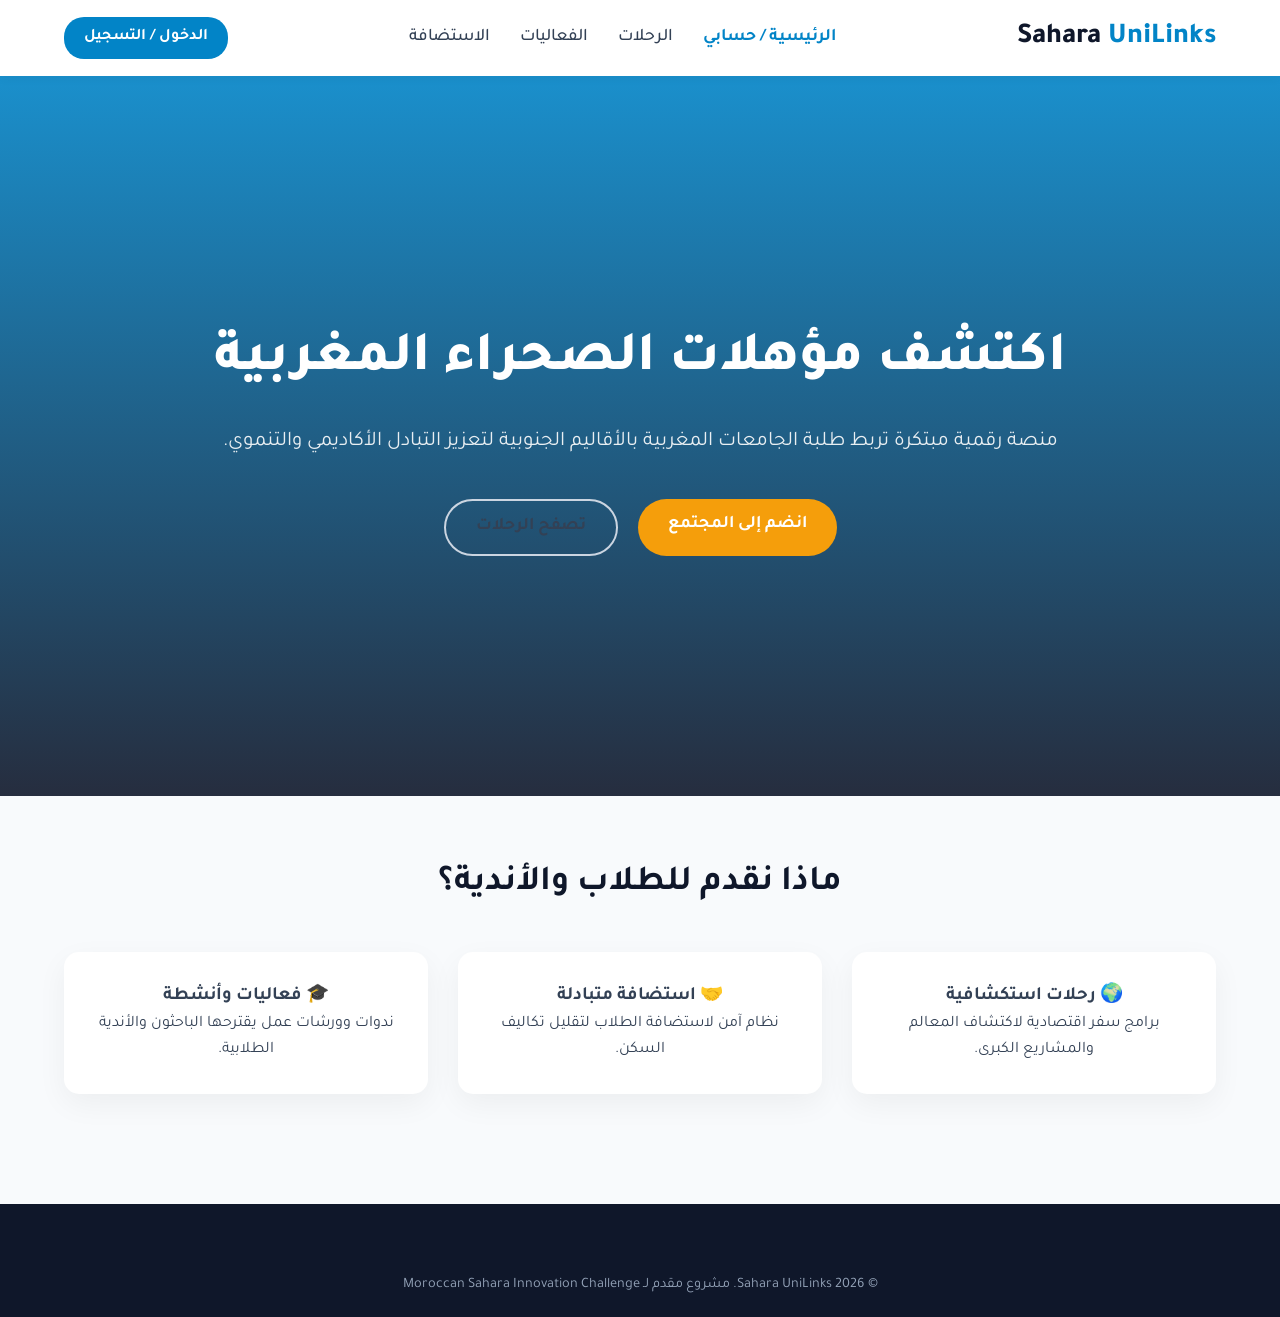
==== index.html @ 5af287e1 "Update index.html" ====
<!DOCTYPE html>
<html lang="ar" dir="rtl">
<head>
    <meta charset="UTF-8">
    <meta name="viewport" content="width=device-width, initial-scale=1.0">
    <title>Sahara UniLinks - منصة التبادل الطلابي</title>
    <link href="https://fonts.googleapis.com/css2?family=Tajawal:wght@400;500;700;800&display=swap" rel="stylesheet">
    <link rel="stylesheet" href="styles.css">
    <style>
        .admin-table { width: 100%; border-collapse: collapse; background: white; border-radius: 12px; overflow: hidden; box-shadow: 0 4px 6px rgba(0,0,0,0.05); margin-top: 20px; }
        .admin-table th, .admin-table td { padding: 15px; text-align: right; border-bottom: 1px solid #e2e8f0; font-size: 0.95rem; }
        .admin-table th { background-color: var(--dark-blue); color: white; font-weight: 700; }
        .admin-table tr:hover { background-color: #f8fafc; }
        .badge-pending { background-color: #fef3c7; color: #d97706; padding: 5px 12px; border-radius: 20px; font-weight: bold; font-size: 0.85rem; display: inline-block; }
        .action-btns { display: flex; gap: 8px; }
        .btn-action-accept { background-color: #10b981; color: white; border: none; padding: 6px 14px; border-radius: 6px; cursor: pointer; font-weight: bold; font-family: inherit; }
        .btn-action-reject { background-color: #ef4444; color: white; border: none; padding: 6px 14px; border-radius: 6px; cursor: pointer; font-weight: bold; font-family: inherit; }
        .dashboard-header-box { background: white; padding: 25px 30px; border-radius: 15px; margin-bottom: 30px; box-shadow: 0 4px 6px rgba(0,0,0,0.05); display: flex; justify-content: space-between; align-items: center; flex-wrap: wrap; gap: 15px; }
    </style>
</head>
<body>

    <nav class="navbar">
        <div class="logo">Sahara <span>UniLinks</span></div>
        <ul class="nav-links">
            <li><a href="index.html" class="active">الرئيسية / حسابي</a></li>
            <li><a href="trips.html">الرحلات</a></li>
            <li><a href="events.html">الفعاليات</a></li>
            <li><a href="hosting.html">الاستضافة</a></li>
        </ul>
        <a href="register.html" class="btn-nav">الدخول / التسجيل</a>
    </nav>

    <!-- واجهة الزائر العادي -->
    <div id="guest-view">
        <header class="hero">
            <div class="hero-content">
                <h1>اكتشف مؤهلات الصحراء المغربية</h1>
                <p>منصة رقمية مبتكرة تربط طلبة الجامعات المغربية بالأقاليم الجنوبية لتعزيز التبادل الأكاديمي والتنموي.</p>
                <div class="hero-buttons">
                    <a href="register.html" class="btn-primary">انضم إلى المجتمع</a>
                    <a href="trips.html" class="btn-secondary">تصفح الرحلات</a>
                </div>
            </div>
        </header>
        <section style="padding: 60px 5%; text-align: center;">
            <h2 style="color: var(--dark-blue); margin-bottom: 40px; font-size: 2.2rem;">ماذا نقدم للطلاب والأندية؟</h2>
            <div class="features-grid">
                <div class="feature-card"><h3>🌍 رحلات استكشافية</h3><p>برامج سفر اقتصادية لاكتشاف المعالم والمشاريع الكبرى.</p></div>
                <div class="feature-card"><h3>🤝 استضافة متبادلة</h3><p>نظام آمن لاستضافة الطلاب لتقليل تكاليف السكن.</p></div>
                <div class="feature-card"><h3>🎓 فعاليات وأنشطة</h3><p>ندوات وورشات عمل يقترحها الباحثون والأندية الطلابية.</p></div>
            </div>
        </section>
    </div>

    <!-- واجهة الطالب / النادي (لوحة التحكم الشخصية) -->
    <div id="student-view" style="display: none;" class="dashboard-container animate-fade-in-up">
        <div class="dashboard-header-box">
            <div>
                <h2 style="color: var(--dark-blue); margin-bottom: 5px;">فضاء التسيير التشاركي والاقتراحات</h2>
                <p style="color: var(--text-light); font-size: 0.95rem;">ساهم معنا في إثراء برامج المنصة بأنشطة وندوات نوعية:</p>
            </div>
            <div style="display: flex; gap: 10px; flex-wrap: wrap;">
                <button onclick="checkAuthAndOpen('seminar-modal')" class="btn-primary" style="background-color: var(--primary-blue); padding: 10px 18px; font-size: 0.9rem; cursor: pointer;">+ اقترح ندوة</button>
                <button onclick="checkAuthAndOpen('activity-modal')" class="btn-primary" style="background-color: var(--sahara-gold); padding: 10px 18px; font-size: 0.9rem; cursor: pointer;">+ اقترح نشاط</button>
                <button onclick="checkAuthAndOpen('trip-modal')" class="btn-primary" style="background-color: #10b981; padding: 10px 18px; font-size: 0.9rem; cursor: pointer;">+ اقترح رحلة</button>
            </div>
        </div>

        <h3 style="color: var(--primary-blue); margin-bottom: 20px;">نشاطاتي ومقترحاتي المقدمة</h3>
        <div class="features-grid" id="my-proposals-grid">
            <!-- ستُعبأ ديناميكياً -->
            <p style="color: var(--text-light);">لم تقم بإضافة أي مقترحات بعد. ابدأ باقتراح نشاطك الأول!</p>
        </div>
    </div>

    <!-- واجهة المدير الرسمية (لوحة الإدارة المحمية) -->
    <div id="admin-view" style="display: none;" class="dashboard-container animate-fade-in-up">
        <div class="dashboard-header-box">
            <div>
                <h2 style="color: var(--dark-blue); margin-bottom: 5px;">لوحة تحكم الإدارة المركزية</h2>
                <p style="color: var(--text-light); font-size: 0.95rem;">مراجعة واعتماد مقترحات الندوات، الأنشطة، والرحلات الواردة.</p>
            </div>
            <span style="background: var(--dark-blue); color: var(--sahara-gold); padding: 8px 16px; border-radius: 8px; font-weight: bold; font-size: 0.9rem;">وضع المسؤول (Admin)</span>
        </div>

        <div class="features-grid" style="margin-bottom: 30px;">
            <div class="stat-card"><h3>إجمالي الطلاب المسجلين</h3><div id="stat-students" style="font-size: 2rem; color: var(--primary-blue); font-weight: bold; margin-top: 5px;">0</div></div>
            <div class="stat-card"><h3>الطلبات المعلقة للبت فيها</h3><div id="stat-pending" style="font-size: 2rem; color: var(--sahara-gold); font-weight: bold; margin-top: 5px;">0</div></div>
        </div>

        <h3 style="color: var(--primary-blue); margin-bottom: 15px;">قائمة المقترحات الواردة قيد الدراسة</h3>
        <div style="overflow-x: auto;">
            <table class="admin-table">
                <thead>
                    <tr>
                        <th>المُقترح</th>
                        <th>نوع المقترح</th>
                        <th>العنوان والتفاصيل</th>
                        <th>الحالة</th>
                        <th>الإجراء المطلوب</th>
                    </tr>
                </thead>
                <tbody id="admin-table-body">
                    <!-- تُعبأ ديناميكياً من الـ localStorage -->
                </tbody>
            </table>
        </div>
    </div>

    <!-- نافذة اقتراح ندوة أكاديمية -->
    <div class="modal-overlay" id="seminar-modal">
        <div class="modal">
            <div class="modal-header">
                <h3 style="color: var(--dark-blue);">اقترح ندوة أكاديمية</h3>
                <button class="modal-close" onclick="closeModal('seminar-modal')">✕</button>
            </div>
            <div class="modal-body">
                <form id="seminar-form">
                    <div class="form-group"><label>عنوان الندوة</label><input type="text" id="sem-title" placeholder="مثال: ندوة الجهوية المتقدمة" required></div>
                    <div class="form-group"><label>المحاور المستهدفة</label><textarea id="sem-desc" rows="3" placeholder="أبرز النقاط والمحاور..." required></textarea></div>
                    <div class="form-group"><label>صيغة الحضور</label><select id="sem-mode"><option>حضوري</option><option>عن بعد (Online)</option></select></div>
                    <button type="submit" class="btn-primary" style="width: 100%; cursor: pointer;">إرسال للإدارة</button>
                </form>
            </div>
        </div>
    </div>

    <!-- نافذة اقتراح نشاط أو ورشة -->
    <div class="modal-overlay" id="activity-modal">
        <div class="modal">
            <div class="modal-header">
                <h3 style="color: var(--dark-blue);">اقترح نشاطاً أو ورشة عمل</h3>
                <button class="modal-close" onclick="closeModal('activity-modal')">✕</button>
            </div>
            <div class="modal-body">
                <form id="activity-form">
                    <div class="form-group"><label>عنوان النشاط / الورشة</label><input type="text" id="act-title" placeholder="مثال: ورشة التطبيقات الذكية" required></div>
                    <div class="form-group"><label>وصف النشاط والهدف منه</label><textarea id="act-desc" rows="3" placeholder="الفائدة المنتظرة للمشاركين..." required></textarea></div>
                    <button type="submit" class="btn-primary" style="width: 100%; background-color: var(--sahara-gold); cursor: pointer;">إرسال للإدارة</button>
                </form>
            </div>
        </div>
    </div>

    <!-- نافذة اقتراح رحلة استكشافية -->
    <div class="modal-overlay" id="trip-modal">
        <div class="modal">
            <div class="modal-header">
                <h3 style="color: var(--dark-blue);">اقترح تنظيم رحلة استكشافية</h3>
                <button class="modal-close" onclick="closeModal('trip-modal')">✕</button>
            </div>
            <div class="modal-body">
                <form id="trip-form">
                    <div class="form-group"><label>الوجهة المقترحة (المدينة)</label><input type="text" id="trip-title" placeholder="مثال: الداخلة أو العيون" required></div>
                    <div class="form-group"><label>البرنامج الأكاديمي والاستكشافي</label><textarea id="trip-desc" rows="3" placeholder="المشاريع المزمع زيارتها..." required></textarea></div>
                    <button type="submit" class="btn-primary" style="width: 100%; background-color: #10b981; cursor: pointer;">إرسال للإدارة</button>
                </form>
            </div>
        </div>
    </div>

    <footer>
      <div class="container footer-bottom" style="border:none;">
        <p>© 2026 Sahara UniLinks. مشروع مقدم لـ Moroccan Sahara Innovation Challenge</p>
      </div>
    </footer>

    <script src="app.js"></script>
    <script>
        // التحقق من تسجيل الدخول قبل فتح أي نافذة اقتراح
        function checkAuthAndOpen(modalId) {
            const role = localStorage.getItem('sahara_role');
            if (!role) {
                showToast('يرجى تسجيل الدخول أولاً للاستفادة من هذه الخدمة', 'error');
                setTimeout(() => { window.location.href = 'register.html'; }, 1500);
                return;
            }
            openModal(modalId);
        }

        function openModal(id) { document.getElementById(id).classList.add('open'); }
        function closeModal(id) { document.getElementById(id).classList.remove('open'); }

        // تهيئة البيانات الافتراضية في التخزين المحلي إن لم تكن موجودة
        if (!localStorage.getItem('sahara_proposals')) {
            localStorage.setItem('sahara_proposals', JSON.stringify([
                { id: 'req-1', author: 'عبد الله (طالب باحث)', type: 'ندوة أكاديمية', details: 'التدبير الإداري والمالي العمومي الحديث', status: 'pending' },
                { id: 'req-2', author: 'نادي المبادرات الشبابية', type: 'نشاط / ورشة', details: 'ورشة مهارات العرض والتقديم الرقمي', status: 'pending' }
            ]));
        }
        if (!localStorage.getItem('sahara_students_count')) {
            localStorage.setItem('sahara_students_count', '1'); // يبدأ بـ 1 (أنت مثلاً أو 0 إذا أردت تماماً)
        }

        function renderDashboardData() {
            const proposals = JSON.parse(localStorage.getItem('sahara_proposals')) || [];
            const studentCount = localStorage.getItem('sahara_students_count') || '0';
            
            // تحديث الإحصائيات الحقيقية
            document.getElementById('stat-students').textContent = studentCount;
            const pendingCount = proposals.filter(p => p.status === 'pending').length;
            document.getElementById('stat-pending').textContent = pendingCount;

            // تعبئة جدول الإدارة
            const tbody = document.getElementById('admin-table-body');
            if (tbody) {
                tbody.innerHTML = '';
                if (proposals.length === 0) {
                    tbody.innerHTML = '<tr><td colspan="5" style="text-align:center; color:var(--text-light);">لا توجد مقترحات معلقة حالياً</td></tr>';
                } else {
                    proposals.forEach(p => {
                        let statusHtml = p.status === 'pending' ? '<span class="badge-pending">معلق</span>' : 
                                         (p.status === 'approved' ? '<span style="color:#059669; font-weight:bold;">تم القبول</span>' : '<span style="color:#dc2626; font-weight:bold;">مرفوض</span>');
                        
                        let actionsHtml = p.status === 'pending' ? `
                            <div class="action-btns">
                                <button class="btn-action-accept" onclick="handleReq('${p.id}', 'approve')">قبول</button>
                                <button class="btn-action-reject" onclick="handleReq('${p.id}', 'reject')">رفض</button>
                            </div>` : 'تم البت في الطلب';

                        tbody.innerHTML += `
                            <tr id="${p.id}">
                                <td style="font-weight: 500;">${p.author}</td>
                                <td>${p.type}</td>
                                <td>${p.details}</td>
                                <td>${statusHtml}</td>
                                <td>${actionsHtml}</td>
                            </tr>`;
                    });
                }
            }
        }

        // حفظ مقترح جديد
        function saveNewProposal(type, title, desc) {
            let proposals = JSON.parse(localStorage.getItem('sahara_proposals')) || [];
            const newId = 'req-' + Date.now();
            proposals.push({ id: newId, author: 'عبد الله (طالب مسجل)', type: type, details: title + ' - ' + desc, status: 'pending' });
            localStorage.setItem('sahara_proposals', JSON.stringify(proposals));
            renderDashboardData();
        }

        document.getElementById('seminar-form').addEventListener('submit', (e) => {
            e.preventDefault();
            const title = document.getElementById('sem-title').value;
            const desc = document.getElementById('sem-desc').value;
            saveNewProposal('ندوة أكاديمية', title, desc);
            closeModal('seminar-modal');
            showToast('تم إرسال مقترح الندوة بنجاح إلى الإدارة!');
            e.target.reset();
        });

        document.getElementById('activity-form').addEventListener('submit', (e) => {
            e.preventDefault();
            const title = document.getElementById('act-title').value;
            const desc = document.getElementById('act-desc').value;
            saveNewProposal('نشاط / ورشة', title, desc);
            closeModal('activity-modal');
            showToast('تم إرسال مقترح النشاط بنجاح إلى الإدارة!');
            e.target.reset();
        });

        document.getElementById('trip-form').addEventListener('submit', (e) => {
            e.preventDefault();
            const title = document.getElementById('trip-title').value;
            const desc = document.getElementById('trip-desc').value;
            saveNewProposal('رحلة استكشافية', title, desc);
            closeModal('trip-modal');
            showToast('تم إرسال مقترح الرحلة بنجاح إلى الإدارة!');
            e.target.reset();
        });

        function handleReq(id, action) {
            let proposals = JSON.parse(localStorage.getItem('sahara_proposals')) || [];
            proposals = proposals.map(p => {
                if (p.id === id) {
                    p.status = action === 'approve' ? 'approved' : 'rejected';
                }
                return p;
            });
            localStorage.setItem('sahara_proposals', JSON.stringify(proposals));
            renderDashboardData();
            showToast(action === 'approve' ? 'تم قبول المقترح وإدراجه في المنصة بنجاح' : 'تم رفض المقترح', action === 'approve' ? 'success' : 'error');
        }

        document.addEventListener('DOMContentLoaded', () => {
            renderDashboardData();
        });
    </script>
</body>
</html>
---- styles.css ----
:root {
    --primary-blue: #0284c7;
    --dark-blue: #0f172a;
    --sahara-gold: #f59e0b;
    --sahara-gold-hover: #d97706;
    --bg-light: #f8fafc;
    --text-main: #334155;
    --text-light: #64748b;
}

* { margin: 0; padding: 0; box-sizing: border-box; }

body {
    font-family: 'Tajawal', sans-serif;
    background-color: var(--bg-light);
    color: var(--text-main);
    line-height: 1.6;
    direction: rtl;
}

/* Navbar */
.navbar { background-color: #ffffff; padding: 15px 5%; display: flex; justify-content: space-between; align-items: center; box-shadow: 0 2px 10px rgba(0,0,0,0.05); position: sticky; top: 0; z-index: 1000; }
.logo { font-size: 1.8rem; font-weight: 800; color: var(--dark-blue); }
.logo span { color: var(--primary-blue); }
.nav-links { list-style: none; display: flex; gap: 30px; }
.nav-links a { text-decoration: none; color: var(--text-main); font-weight: 500; font-size: 1.1rem; transition: color 0.3s; }
.nav-links a:hover, .nav-links a.active { color: var(--primary-blue); font-weight: 700; }
.btn-nav { background-color: var(--primary-blue); color: white; padding: 8px 20px; border-radius: 20px; text-decoration: none; font-weight: 700; transition: background 0.3s; }

/* Buttons & Components */
.btn-primary, .btn-secondary { padding: 12px 30px; border-radius: 30px; text-decoration: none; font-size: 1.1rem; font-weight: 700; transition: all 0.3s ease; border: none; cursor: pointer; display: inline-block; text-align: center; }
.btn-primary { background-color: var(--sahara-gold); color: white; }
.btn-primary:hover { background-color: var(--sahara-gold-hover); transform: translateY(-2px); }
.btn-secondary { background-color: transparent; color: var(--text-main); border: 2px solid #cbd5e1; }
.btn-secondary:hover { border-color: var(--primary-blue); color: var(--primary-blue); }

/* Layouts & Cards */
.hero { background: linear-gradient(rgba(2, 132, 199, 0.9), rgba(15, 23, 42, 0.9)), url('https://images.unsplash.com/photo-1539020140153-e479b8c22e70?q=80&w=2000&auto=format&fit=crop') center/cover; height: 80vh; display: flex; align-items: center; justify-content: center; text-align: center; color: white; padding: 0 20px; }
.hero h1 { font-size: 3.5rem; font-weight: 800; margin-bottom: 20px; }
.hero p { font-size: 1.3rem; margin-bottom: 40px; opacity: 0.9; }
.hero-buttons { display: flex; gap: 20px; justify-content: center; }
.features-grid { display: grid; grid-template-columns: repeat(auto-fit, minmax(300px, 1fr)); gap: 30px; }
.feature-card { background: white; padding: 30px; border-radius: 15px; box-shadow: 0 10px 30px rgba(0,0,0,0.05); transition: transform 0.3s; }
.feature-card:hover { transform: translateY(-5px); }

/* Forms & Dashboard */
.dashboard-container { max-width: 1100px; margin: 50px auto; padding: 0 20px; }
.stat-card { background: white; padding: 25px; border-radius: 15px; box-shadow: 0 4px 6px rgba(0,0,0,0.05); text-align: center; border-bottom: 4px solid var(--primary-blue); }
.form-group { margin-bottom: 20px; text-align: right; }
.form-group label { display: block; font-weight: bold; margin-bottom: 8px; color: var(--dark-blue); }
.form-group input, .form-group select, .form-group textarea { width: 100%; padding: 12px; border: 1px solid #cbd5e1; border-radius: 8px; font-family: inherit; font-size: 1rem; }
.form-group input.error { border-color: #ef4444; }
.error-msg { color: #ef4444; font-size: 0.9rem; margin-top: 5px; display: none; }
.form-group.has-error .error-msg { display: block; }
table { width: 100%; border-collapse: collapse; background: white; border-radius: 10px; overflow: hidden; box-shadow: 0 4px 6px rgba(0,0,0,0.05); }
th, td { padding: 15px; text-align: right; border-bottom: 1px solid #e2e8f0; }
th { background-color: var(--dark-blue); color: white; }

/* Modals & Toasts */
.modal-overlay { display: none; position: fixed; top: 0; left: 0; width: 100%; height: 100%; background: rgba(0,0,0,0.6); z-index: 2000; justify-content: center; align-items: center; }
.modal-overlay.open { display: flex; }
.modal { background: white; padding: 25px; border-radius: 10px; width: 90%; max-width: 500px; }
.modal-header { display: flex; justify-content: space-between; align-items: center; margin-bottom: 20px; }
.modal-close { background: none; border: none; font-size: 1.5rem; cursor: pointer; color: #ef4444; }
.toast { position: fixed; bottom: 20px; left: 50%; transform: translateX(-50%); background: #10b981; color: white; padding: 12px 25px; border-radius: 30px; box-shadow: 0 4px 6px rgba(0,0,0,0.1); opacity: 0; transition: opacity 0.3s; z-index: 3000; font-weight: bold; }
.toast.error { background: #ef4444; }
.toast.show { opacity: 1; }

/* Animations & Footer */
@keyframes fadeInUp { from { opacity: 0; transform: translateY(24px); } to { opacity: 1; transform: translateY(0); } }
.animate-fade-in-up { animation: fadeInUp 0.5s ease-out both; }
footer { background-color: var(--dark-blue); color: white; padding: 50px 5% 20px; margin-top: 50px; }
.footer-grid { display: grid; grid-template-columns: repeat(auto-fit, minmax(200px, 1fr)); gap: 30px; margin-bottom: 30px; }
.footer-col a { color: white; text-decoration: none; }
.footer-bottom { text-align: center; border-top: 1px solid #334155; padding-top: 20px; color: #94a3b8; font-size: 0.9rem; }
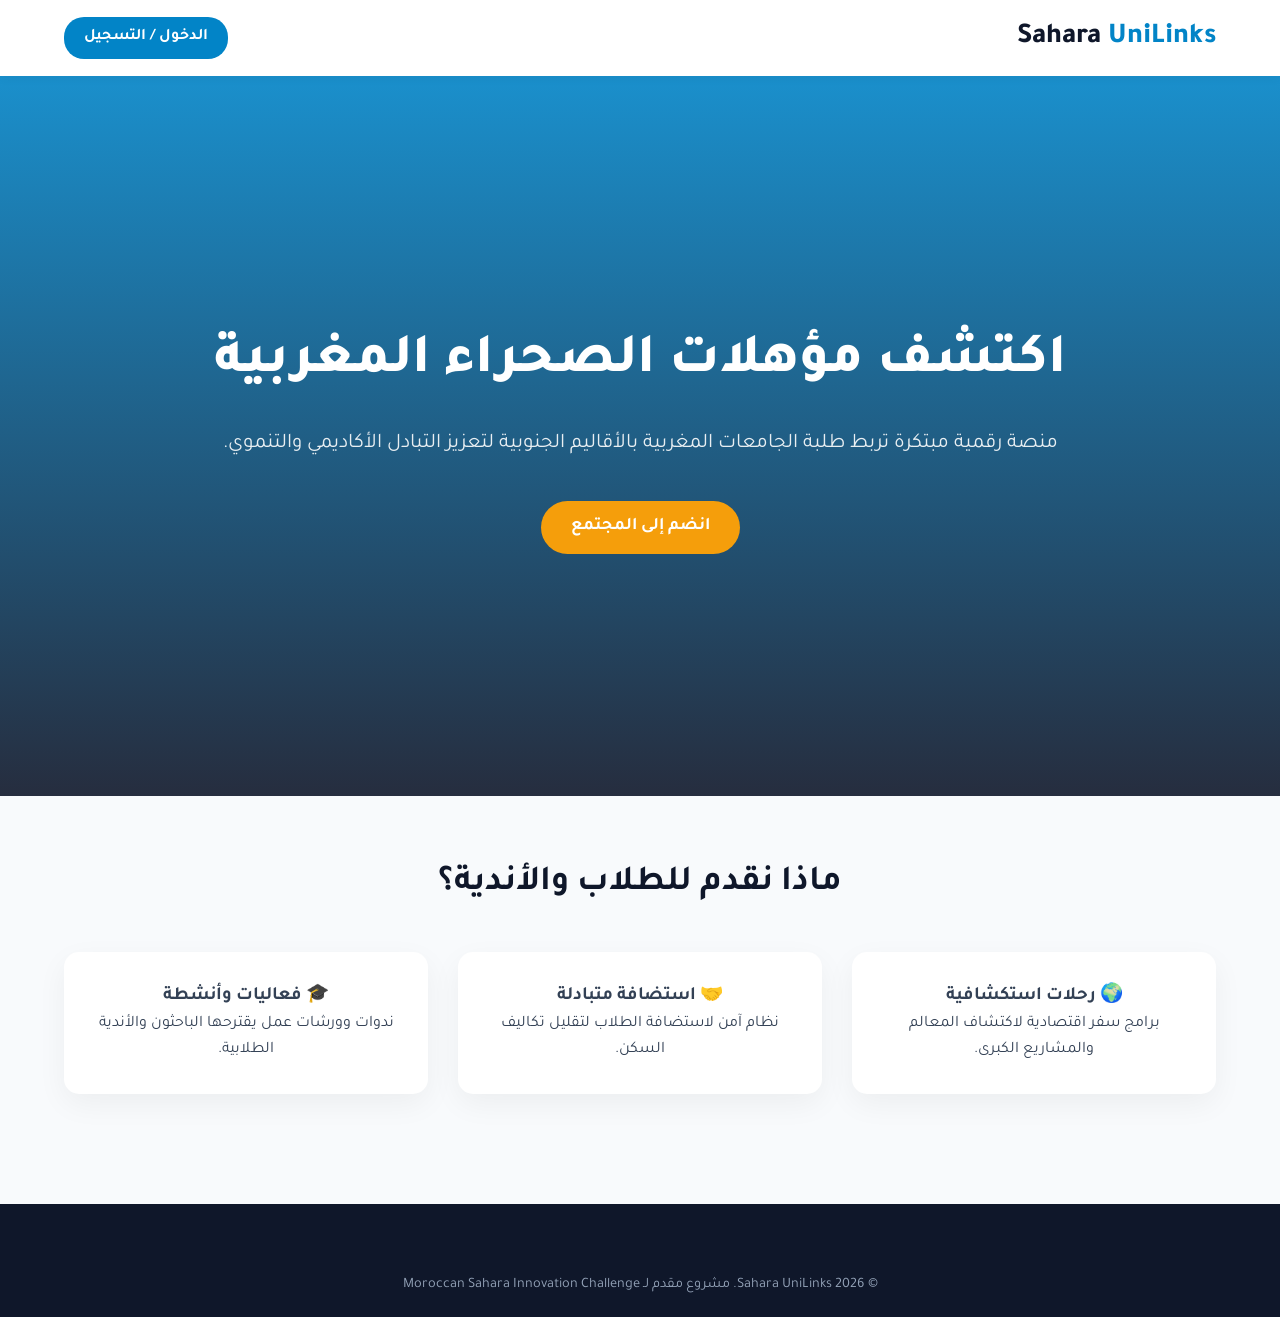
==== commit ca5e82c2: "Refactor navigation and proposal submission logic Updated navigation and modal handling for user pro" ====
--- a/index.html
+++ b/index.html
@@ -22,7 +22,8 @@
 
     <nav class="navbar">
         <div class="logo">Sahara <span>UniLinks</span></div>
-        <ul class="nav-links">
+        <!-- قوائم التنقل التي ستخفي للعموم وتظهر بعد تسجيل الدخول -->
+        <ul class="nav-links" id="dynamic-nav-links" style="display: none;">
             <li><a href="index.html" class="active">الرئيسية / حسابي</a></li>
             <li><a href="trips.html">الرحلات</a></li>
             <li><a href="events.html">الفعاليات</a></li>
@@ -39,7 +40,6 @@
                 <p>منصة رقمية مبتكرة تربط طلبة الجامعات المغربية بالأقاليم الجنوبية لتعزيز التبادل الأكاديمي والتنموي.</p>
                 <div class="hero-buttons">
                     <a href="register.html" class="btn-primary">انضم إلى المجتمع</a>
-                    <a href="trips.html" class="btn-secondary">تصفح الرحلات</a>
                 </div>
             </div>
         </header>
@@ -61,15 +61,14 @@
                 <p style="color: var(--text-light); font-size: 0.95rem;">ساهم معنا في إثراء برامج المنصة بأنشطة وندوات نوعية:</p>
             </div>
             <div style="display: flex; gap: 10px; flex-wrap: wrap;">
-                <button onclick="checkAuthAndOpen('seminar-modal')" class="btn-primary" style="background-color: var(--primary-blue); padding: 10px 18px; font-size: 0.9rem; cursor: pointer;">+ اقترح ندوة</button>
-                <button onclick="checkAuthAndOpen('activity-modal')" class="btn-primary" style="background-color: var(--sahara-gold); padding: 10px 18px; font-size: 0.9rem; cursor: pointer;">+ اقترح نشاط</button>
-                <button onclick="checkAuthAndOpen('trip-modal')" class="btn-primary" style="background-color: #10b981; padding: 10px 18px; font-size: 0.9rem; cursor: pointer;">+ اقترح رحلة</button>
+                <button onclick="openModal('seminar-modal')" class="btn-primary" style="background-color: var(--primary-blue); padding: 10px 18px; font-size: 0.9rem; cursor: pointer;">+ اقترح ندوة</button>
+                <button onclick="openModal('activity-modal')" class="btn-primary" style="background-color: var(--sahara-gold); padding: 10px 18px; font-size: 0.9rem; cursor: pointer;">+ اقترح نشاط</button>
+                <button onclick="openModal('trip-modal')" class="btn-primary" style="background-color: #10b981; padding: 10px 18px; font-size: 0.9rem; cursor: pointer;">+ اقترح رحلة</button>
             </div>
         </div>
 
         <h3 style="color: var(--primary-blue); margin-bottom: 20px;">نشاطاتي ومقترحاتي المقدمة</h3>
         <div class="features-grid" id="my-proposals-grid">
-            <!-- ستُعبأ ديناميكياً -->
             <p style="color: var(--text-light);">لم تقم بإضافة أي مقترحات بعد. ابدأ باقتراح نشاطك الأول!</p>
         </div>
     </div>
@@ -102,7 +101,7 @@
                     </tr>
                 </thead>
                 <tbody id="admin-table-body">
-                    <!-- تُعبأ ديناميكياً من الـ localStorage -->
+                    <!-- تعبئة ديناميكية -->
                 </tbody>
             </table>
         </div>
@@ -168,41 +167,57 @@
 
     <script src="app.js"></script>
     <script>
-        // التحقق من تسجيل الدخول قبل فتح أي نافذة اقتراح
-        function checkAuthAndOpen(modalId) {
-            const role = localStorage.getItem('sahara_role');
-            if (!role) {
-                showToast('يرجى تسجيل الدخول أولاً للاستفادة من هذه الخدمة', 'error');
-                setTimeout(() => { window.location.href = 'register.html'; }, 1500);
-                return;
-            }
-            openModal(modalId);
-        }
-
         function openModal(id) { document.getElementById(id).classList.add('open'); }
         function closeModal(id) { document.getElementById(id).classList.remove('open'); }
 
-        // تهيئة البيانات الافتراضية في التخزين المحلي إن لم تكن موجودة
+        // التحقق من إظهار القوائم بناءً على حالة تسجيل الدخول
+        document.addEventListener('DOMContentLoaded', () => {
+            const role = localStorage.getItem('sahara_role');
+            const navLinks = document.getElementById('dynamic-nav-links');
+            const guestView = document.getElementById('guest-view');
+            const studentView = document.getElementById('student-view');
+            const adminView = document.getElementById('admin-view');
+
+            if (role) {
+                // إذا كان المستخدم مسجلاً، نظهر قوائم التنقل
+                if (navLinks) navLinks.style.display = 'flex';
+
+                if (role === 'admin') {
+                    if (guestView) guestView.style.display = 'none';
+                    if (studentView) studentView.style.display = 'none';
+                    if (adminView) adminView.style.display = 'block';
+                } else {
+                    if (guestView) guestView.style.display = 'none';
+                    if (adminView) adminView.style.display = 'none';
+                    if (studentView) studentView.style.display = 'block';
+                }
+            } else {
+                // إذا لم يتم تسجيل الدخول، نخفي القوائم تماماً ونجعل الزائر يرى واجهة الترحيب فقط
+                if (navLinks) navLinks.style.display = 'none';
+                if (guestView) guestView.style.display = 'block';
+                if (studentView) studentView.style.display = 'none';
+                if (adminView) adminView.style.display = 'none';
+            }
+            renderDashboardData();
+        });
+
         if (!localStorage.getItem('sahara_proposals')) {
-            localStorage.setItem('sahara_proposals', JSON.stringify([
-                { id: 'req-1', author: 'عبد الله (طالب باحث)', type: 'ندوة أكاديمية', details: 'التدبير الإداري والمالي العمومي الحديث', status: 'pending' },
-                { id: 'req-2', author: 'نادي المبادرات الشبابية', type: 'نشاط / ورشة', details: 'ورشة مهارات العرض والتقديم الرقمي', status: 'pending' }
-            ]));
+            localStorage.setItem('sahara_proposals', JSON.stringify([]));
         }
         if (!localStorage.getItem('sahara_students_count')) {
-            localStorage.setItem('sahara_students_count', '1'); // يبدأ بـ 1 (أنت مثلاً أو 0 إذا أردت تماماً)
+            localStorage.setItem('sahara_students_count', '0');
         }
 
         function renderDashboardData() {
             const proposals = JSON.parse(localStorage.getItem('sahara_proposals')) || [];
             const studentCount = localStorage.getItem('sahara_students_count') || '0';
             
-            // تحديث الإحصائيات الحقيقية
-            document.getElementById('stat-students').textContent = studentCount;
+            const statStudents = document.getElementById('stat-students');
+            const statPending = document.getElementById('stat-pending');
+            if (statStudents) statStudents.textContent = studentCount;
             const pendingCount = proposals.filter(p => p.status === 'pending').length;
-            document.getElementById('stat-pending').textContent = pendingCount;
-
-            // تعبئة جدول الإدارة
+            if (statPending) statPending.textContent = pendingCount;
+
             const tbody = document.getElementById('admin-table-body');
             if (tbody) {
                 tbody.innerHTML = '';
@@ -232,7 +247,6 @@
             }
         }
 
-        // حفظ مقترح جديد
         function saveNewProposal(type, title, desc) {
             let proposals = JSON.parse(localStorage.getItem('sahara_proposals')) || [];
             const newId = 'req-' + Date.now();
@@ -243,9 +257,7 @@
 
         document.getElementById('seminar-form').addEventListener('submit', (e) => {
             e.preventDefault();
-            const title = document.getElementById('sem-title').value;
-            const desc = document.getElementById('sem-desc').value;
-            saveNewProposal('ندوة أكاديمية', title, desc);
+            saveNewProposal('ندوة أكاديمية', document.getElementById('sem-title').value, document.getElementById('sem-desc').value);
             closeModal('seminar-modal');
             showToast('تم إرسال مقترح الندوة بنجاح إلى الإدارة!');
             e.target.reset();
@@ -253,9 +265,7 @@
 
         document.getElementById('activity-form').addEventListener('submit', (e) => {
             e.preventDefault();
-            const title = document.getElementById('act-title').value;
-            const desc = document.getElementById('act-desc').value;
-            saveNewProposal('نشاط / ورشة', title, desc);
+            saveNewProposal('نشاط / ورشة', document.getElementById('act-title').value, document.getElementById('act-desc').value);
             closeModal('activity-modal');
             showToast('تم إرسال مقترح النشاط بنجاح إلى الإدارة!');
             e.target.reset();
@@ -263,9 +273,7 @@
 
         document.getElementById('trip-form').addEventListener('submit', (e) => {
             e.preventDefault();
-            const title = document.getElementById('trip-title').value;
-            const desc = document.getElementById('trip-desc').value;
-            saveNewProposal('رحلة استكشافية', title, desc);
+            saveNewProposal('رحلة استكشافية', document.getElementById('trip-title').value, document.getElementById('trip-desc').value);
             closeModal('trip-modal');
             showToast('تم إرسال مقترح الرحلة بنجاح إلى الإدارة!');
             e.target.reset();
@@ -274,19 +282,13 @@
         function handleReq(id, action) {
             let proposals = JSON.parse(localStorage.getItem('sahara_proposals')) || [];
             proposals = proposals.map(p => {
-                if (p.id === id) {
-                    p.status = action === 'approve' ? 'approved' : 'rejected';
-                }
+                if (p.id === id) { p.status = action === 'approve' ? 'approved' : 'rejected'; }
                 return p;
             });
             localStorage.setItem('sahara_proposals', JSON.stringify(proposals));
             renderDashboardData();
             showToast(action === 'approve' ? 'تم قبول المقترح وإدراجه في المنصة بنجاح' : 'تم رفض المقترح', action === 'approve' ? 'success' : 'error');
         }
-
-        document.addEventListener('DOMContentLoaded', () => {
-            renderDashboardData();
-        });
     </script>
 </body>
 </html>
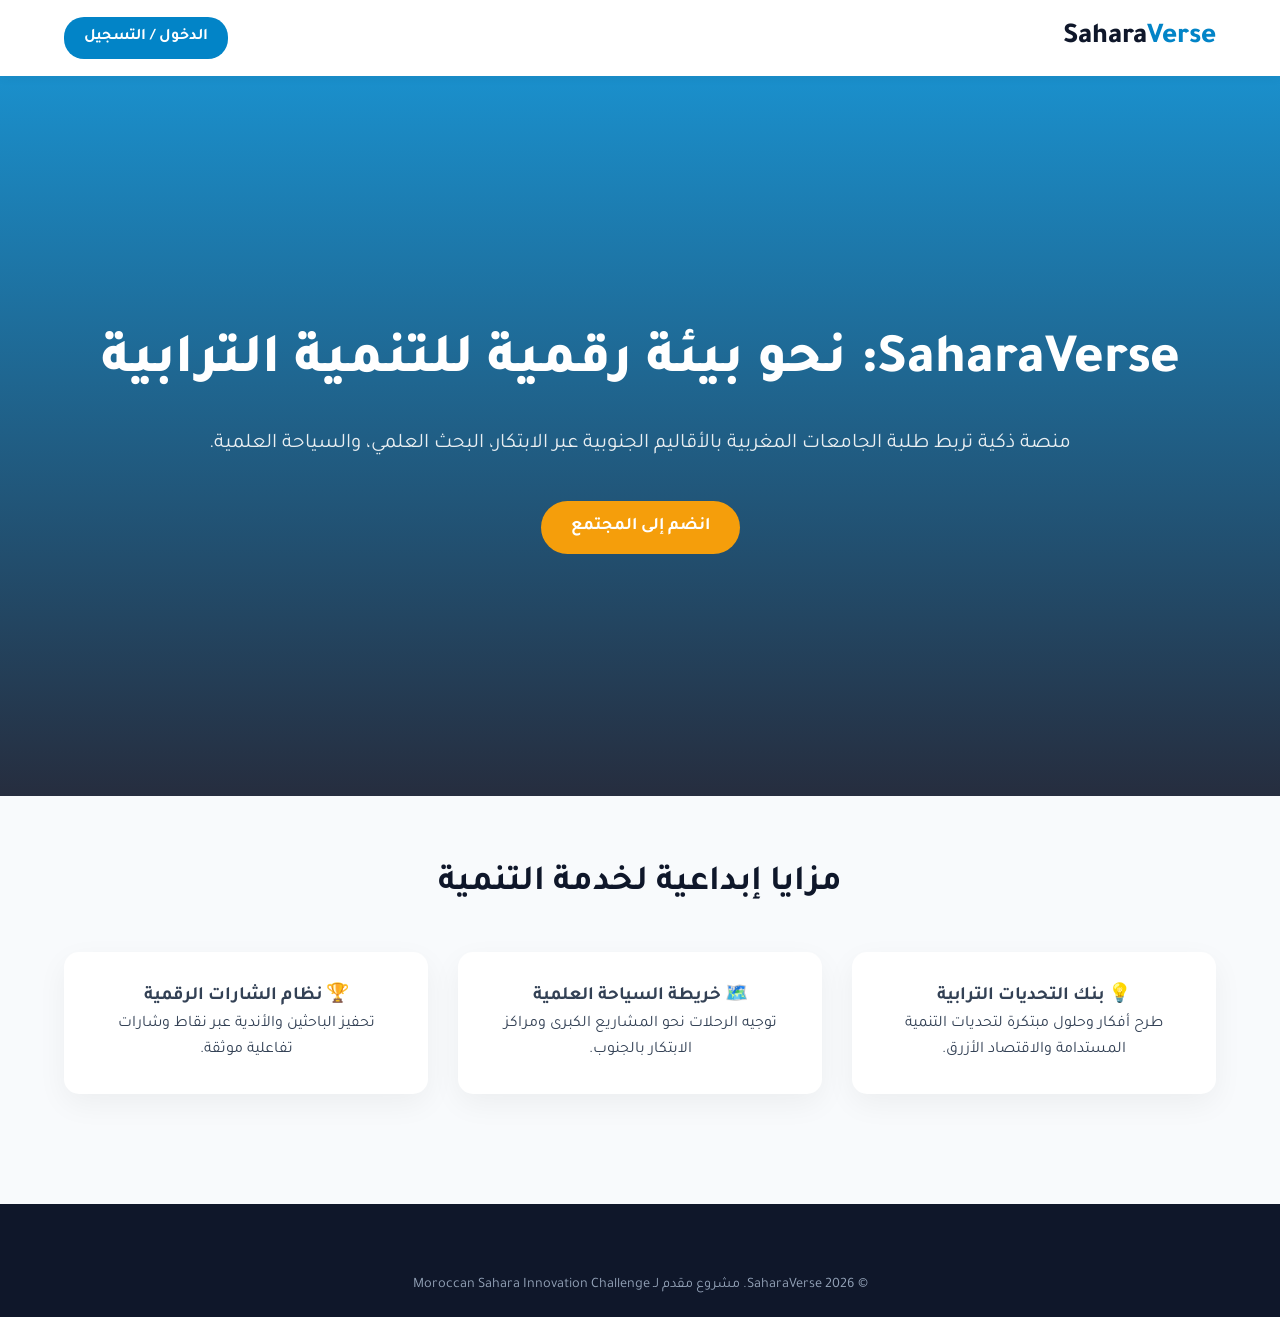
==== commit 84735f5f: "Revise branding and content for SaharaVerse Updated the title and various text elements to reflect t" ====
--- a/index.html
+++ b/index.html
@@ -3,7 +3,7 @@
 <head>
     <meta charset="UTF-8">
     <meta name="viewport" content="width=device-width, initial-scale=1.0">
-    <title>Sahara UniLinks - منصة التبادل الطلابي</title>
+    <title>SaharaVerse - منصة الابتكار والتبادل الطلابي</title>
     <link href="https://fonts.googleapis.com/css2?family=Tajawal:wght@400;500;700;800&display=swap" rel="stylesheet">
     <link rel="stylesheet" href="styles.css">
     <style>
@@ -16,16 +16,16 @@
         .btn-action-accept { background-color: #10b981; color: white; border: none; padding: 6px 14px; border-radius: 6px; cursor: pointer; font-weight: bold; font-family: inherit; }
         .btn-action-reject { background-color: #ef4444; color: white; border: none; padding: 6px 14px; border-radius: 6px; cursor: pointer; font-weight: bold; font-family: inherit; }
         .dashboard-header-box { background: white; padding: 25px 30px; border-radius: 15px; margin-bottom: 30px; box-shadow: 0 4px 6px rgba(0,0,0,0.05); display: flex; justify-content: space-between; align-items: center; flex-wrap: wrap; gap: 15px; }
+        .badge-card { background: linear-gradient(135deg, var(--primary-blue), var(--dark-blue)); color: white; padding: 15px 20px; border-radius: 12px; display: flex; align-items: center; gap: 15px; margin-bottom: 20px; }
     </style>
 </head>
 <body>
 
     <nav class="navbar">
-        <div class="logo">Sahara <span>UniLinks</span></div>
-        <!-- قوائم التنقل التي ستخفي للعموم وتظهر بعد تسجيل الدخول -->
+        <div class="logo">Sahara<span>Verse</span></div>
         <ul class="nav-links" id="dynamic-nav-links" style="display: none;">
-            <li><a href="index.html" class="active">الرئيسية / حسابي</a></li>
-            <li><a href="trips.html">الرحلات</a></li>
+            <li><a href="index.html" class="active">الرئيسية / الفضاء</a></li>
+            <li><a href="trips.html">السياحة العلمية</a></li>
             <li><a href="events.html">الفعاليات</a></li>
             <li><a href="hosting.html">الاستضافة</a></li>
         </ul>
@@ -36,40 +36,50 @@
     <div id="guest-view">
         <header class="hero">
             <div class="hero-content">
-                <h1>اكتشف مؤهلات الصحراء المغربية</h1>
-                <p>منصة رقمية مبتكرة تربط طلبة الجامعات المغربية بالأقاليم الجنوبية لتعزيز التبادل الأكاديمي والتنموي.</p>
+                <h1>SaharaVerse: نحو بيئة رقمية للتنمية الترابية</h1>
+                <p>منصة ذكية تربط طلبة الجامعات المغربية بالأقاليم الجنوبية عبر الابتكار، البحث العلمي، والسياحة العلمية.</p>
                 <div class="hero-buttons">
                     <a href="register.html" class="btn-primary">انضم إلى المجتمع</a>
                 </div>
             </div>
         </header>
         <section style="padding: 60px 5%; text-align: center;">
-            <h2 style="color: var(--dark-blue); margin-bottom: 40px; font-size: 2.2rem;">ماذا نقدم للطلاب والأندية؟</h2>
+            <h2 style="color: var(--dark-blue); margin-bottom: 40px; font-size: 2.2rem;">مزايا إبداعية لخدمة التنمية</h2>
             <div class="features-grid">
-                <div class="feature-card"><h3>🌍 رحلات استكشافية</h3><p>برامج سفر اقتصادية لاكتشاف المعالم والمشاريع الكبرى.</p></div>
-                <div class="feature-card"><h3>🤝 استضافة متبادلة</h3><p>نظام آمن لاستضافة الطلاب لتقليل تكاليف السكن.</p></div>
-                <div class="feature-card"><h3>🎓 فعاليات وأنشطة</h3><p>ندوات وورشات عمل يقترحها الباحثون والأندية الطلابية.</p></div>
+                <div class="feature-card"><h3>💡 بنك التحديات الترابية</h3><p>طرح أفكار وحلول مبتكرة لتحديات التنمية المستدامة والاقتصاد الأزرق.</p></div>
+                <div class="feature-card"><h3>🗺️ خريطة السياحة العلمية</h3><p>توجيه الرحلات نحو المشاريع الكبرى ومراكز الابتكار بالجنوب.</p></div>
+                <div class="feature-card"><h3>🏆 نظام الشارات الرقمية</h3><p>تحفيز الباحثين والأندية عبر نقاط وشارات تفاعلية موثقة.</p></div>
             </div>
         </section>
     </div>
 
-    <!-- واجهة الطالب / النادي (لوحة التحكم الشخصية) -->
+    <!-- واجهة الطالب / النادي (لوحة التحكم الشخصية مع الشارات والاقتراحات) -->
     <div id="student-view" style="display: none;" class="dashboard-container animate-fade-in-up">
+        
+        <!-- بطاقة الشارات الرقمية (فكرة 4) -->
+        <div class="badge-card">
+            <div style="font-size: 2.5rem;">⭐</div>
+            <div>
+                <h3 style="margin-bottom: 3px;">شارة: باحث نشيط في SaharaVerse</h3>
+                <p style="fontر-size: 0.9rem; opacity: 0.9;">لقد جمعت 120 نقطة تفاعلية. أنت مؤهل للأولوية في الرحلات الاستكشافية القادمة!</p>
+            </div>
+        </div>
+
         <div class="dashboard-header-box">
             <div>
-                <h2 style="color: var(--dark-blue); margin-bottom: 5px;">فضاء التسيير التشاركي والاقتراحات</h2>
-                <p style="color: var(--text-light); font-size: 0.95rem;">ساهم معنا في إثراء برامج المنصة بأنشطة وندوات نوعية:</p>
+                <h2 style="color: var(--dark-blue); margin-bottom: 5px;">فضاء الابتكار والتسيير التشاركي</h2>
+                <p style="color: var(--text-light); font-size: 0.95rem;">ساهم بحلولك في بنك التحديات أو اقترح أنشطة نوعية:</p>
             </div>
             <div style="display: flex; gap: 10px; flex-wrap: wrap;">
-                <button onclick="openModal('seminar-modal')" class="btn-primary" style="background-color: var(--primary-blue); padding: 10px 18px; font-size: 0.9rem; cursor: pointer;">+ اقترح ندوة</button>
-                <button onclick="openModal('activity-modal')" class="btn-primary" style="background-color: var(--sahara-gold); padding: 10px 18px; font-size: 0.9rem; cursor: pointer;">+ اقترح نشاط</button>
-                <button onclick="openModal('trip-modal')" class="btn-primary" style="background-color: #10b981; padding: 10px 18px; font-size: 0.9rem; cursor: pointer;">+ اقترح رحلة</button>
-            </div>
-        </div>
-
-        <h3 style="color: var(--primary-blue); margin-bottom: 20px;">نشاطاتي ومقترحاتي المقدمة</h3>
+                <button onclick="openModal('seminar-modal')" class="btn-primary" style="background-color: var(--primary-blue); padding: 10px 15px; font-size: 0.85rem; cursor: pointer;">+ اقترح ندوة</button>
+                <button onclick="openModal('challenge-modal')" class="btn-primary" style="background-color: var(--sahara-gold); padding: 10px 15px; font-size: 0.85rem; cursor: pointer;">💡 شارك فكرة لتحدي</button>
+                <button onclick="openModal('trip-modal')" class="btn-primary" style="background-color: #10b981; padding: 10px 15px; font-size: 0.85rem; cursor: pointer;">+ اقترح رحلة علمية</button>
+            </div>
+        </div>
+
+        <h3 style="color: var(--primary-blue); margin-bottom: 20px;">مشاركاتي وأنشطتي المقدمة</h3>
         <div class="features-grid" id="my-proposals-grid">
-            <p style="color: var(--text-light);">لم تقم بإضافة أي مقترحات بعد. ابدأ باقتراح نشاطك الأول!</p>
+            <p style="color: var(--text-light);">لم تقم بإضافة أي مقترحات بعد. شارك بفكرتك الأولى الآن!</p>
         </div>
     </div>
 
@@ -77,27 +87,27 @@
     <div id="admin-view" style="display: none;" class="dashboard-container animate-fade-in-up">
         <div class="dashboard-header-box">
             <div>
-                <h2 style="color: var(--dark-blue); margin-bottom: 5px;">لوحة تحكم الإدارة المركزية</h2>
-                <p style="color: var(--text-light); font-size: 0.95rem;">مراجعة واعتماد مقترحات الندوات، الأنشطة، والرحلات الواردة.</p>
-            </div>
-            <span style="background: var(--dark-blue); color: var(--sahara-gold); padding: 8px 16px; border-radius: 8px; font-weight: bold; font-size: 0.9rem;">وضع المسؤول (Admin)</span>
+                <h2 style="color: var(--dark-blue); margin-bottom: 5px;">لوحة تحكم الإدارة المركزية - SaharaVerse</h2>
+                <p style="color: var(--text-light); font-size: 0.95rem;">إدارة بنك الأفكار، مقترحات الرحلات، والفعاليات الأكاديمية.</p>
+            </div>
+            <span style="background: var(--dark-blue); color: var(--sahara-gold); padding: 8px 16px; border-radius: 8px; font-weight: bold; font-size: 0.9rem;">مسؤول النظام (Admin)</span>
         </div>
 
         <div class="features-grid" style="margin-bottom: 30px;">
-            <div class="stat-card"><h3>إجمالي الطلاب المسجلين</h3><div id="stat-students" style="font-size: 2rem; color: var(--primary-blue); font-weight: bold; margin-top: 5px;">0</div></div>
-            <div class="stat-card"><h3>الطلبات المعلقة للبت فيها</h3><div id="stat-pending" style="font-size: 2rem; color: var(--sahara-gold); font-weight: bold; margin-top: 5px;">0</div></div>
-        </div>
-
-        <h3 style="color: var(--primary-blue); margin-bottom: 15px;">قائمة المقترحات الواردة قيد الدراسة</h3>
+            <div class="stat-card"><h3>إجمالي الأعضاء المسجلين</h3><div id="stat-students" style="font-size: 2rem; color: var(--primary-blue); font-weight: bold; margin-top: 5px;">0</div></div>
+            <div class="stat-card"><h3>المقترحات والتحديات المعلقة</h3><div id="stat-pending" style="font-size: 2rem; color: var(--sahara-gold); font-weight: bold; margin-top: 5px;">0</div></div>
+        </div>
+
+        <h3 style="color: var(--primary-blue); margin-bottom: 15px;">قائمة الأفكار والمقترحات الواردة</h3>
         <div style="overflow-x: auto;">
             <table class="admin-table">
                 <thead>
                     <tr>
                         <th>المُقترح</th>
-                        <th>نوع المقترح</th>
+                        <th>نوع المساهمة</th>
                         <th>العنوان والتفاصيل</th>
                         <th>الحالة</th>
-                        <th>الإجراء المطلوب</th>
+                        <th>الإجراء</th>
                     </tr>
                 </thead>
                 <tbody id="admin-table-body">
@@ -107,7 +117,7 @@
         </div>
     </div>
 
-    <!-- نافذة اقتراح ندوة أكاديمية -->
+    <!-- نافذة اقتراح ندوة -->
     <div class="modal-overlay" id="seminar-modal">
         <div class="modal">
             <div class="modal-header">
@@ -116,43 +126,42 @@
             </div>
             <div class="modal-body">
                 <form id="seminar-form">
-                    <div class="form-group"><label>عنوان الندوة</label><input type="text" id="sem-title" placeholder="مثال: ندوة الجهوية المتقدمة" required></div>
-                    <div class="form-group"><label>المحاور المستهدفة</label><textarea id="sem-desc" rows="3" placeholder="أبرز النقاط والمحاور..." required></textarea></div>
-                    <div class="form-group"><label>صيغة الحضور</label><select id="sem-mode"><option>حضوري</option><option>عن بعد (Online)</option></select></div>
+                    <div class="form-group"><label>عنوان الندوة</label><input type="text" id="sem-title" placeholder="مثال: آليات الإدارة والمالية العمومية" required></div>
+                    <div class="form-group"><label>المحاور المستهدفة</label><textarea id="sem-desc" rows="3" placeholder="أبرز النقاط..." required></textarea></div>
                     <button type="submit" class="btn-primary" style="width: 100%; cursor: pointer;">إرسال للإدارة</button>
                 </form>
             </div>
         </div>
     </div>
 
-    <!-- نافذة اقتراح نشاط أو ورشة -->
-    <div class="modal-overlay" id="activity-modal">
+    <!-- نافذة مشاركة فكرة في بنك التحديات (فكرة 1) -->
+    <div class="modal-overlay" id="challenge-modal">
         <div class="modal">
             <div class="modal-header">
-                <h3 style="color: var(--dark-blue);">اقترح نشاطاً أو ورشة عمل</h3>
-                <button class="modal-close" onclick="closeModal('activity-modal')">✕</button>
+                <h3 style="color: var(--dark-blue);">💡 حل تحدي ترابي أو فكرة ابتكارية</h3>
+                <button class="modal-close" onclick="closeModal('challenge-modal')">✕</button>
             </div>
             <div class="modal-body">
-                <form id="activity-form">
-                    <div class="form-group"><label>عنوان النشاط / الورشة</label><input type="text" id="act-title" placeholder="مثال: ورشة التطبيقات الذكية" required></div>
-                    <div class="form-group"><label>وصف النشاط والهدف منه</label><textarea id="act-desc" rows="3" placeholder="الفائدة المنتظرة للمشاركين..." required></textarea></div>
-                    <button type="submit" class="btn-primary" style="width: 100%; background-color: var(--sahara-gold); cursor: pointer;">إرسال للإدارة</button>
+                <form id="challenge-form">
+                    <div class="form-group"><label>التحدي المستهدف</label><select id="chal-type"><option>تحدي الاقتصاد الأزرق والبحري</option><option>تحدي الطاقات المتجددة والماء</option><option>تحدي الإدارة الرقمية الترابية</option></select></div>
+                    <div class="form-group"><label>فكرتك أو حلك المقترح</label><textarea id="chal-desc" rows="3" placeholder="اشرح فكرتك الإبداعية باختصار..." required></textarea></div>
+                    <button type="submit" class="btn-primary" style="width: 100%; background-color: var(--sahara-gold); cursor: pointer;">نشر الفكرة وكسب نقاط الشارة</button>
                 </form>
             </div>
         </div>
     </div>
 
-    <!-- نافذة اقتراح رحلة استكشافية -->
+    <!-- نافذة اقتراح رحلة علمية -->
     <div class="modal-overlay" id="trip-modal">
         <div class="modal">
             <div class="modal-header">
-                <h3 style="color: var(--dark-blue);">اقترح تنظيم رحلة استكشافية</h3>
+                <h3 style="color: var(--dark-blue);">اقترح رحلة سياحة علمية</h3>
                 <button class="modal-close" onclick="closeModal('trip-modal')">✕</button>
             </div>
             <div class="modal-body">
                 <form id="trip-form">
-                    <div class="form-group"><label>الوجهة المقترحة (المدينة)</label><input type="text" id="trip-title" placeholder="مثال: الداخلة أو العيون" required></div>
-                    <div class="form-group"><label>البرنامج الأكاديمي والاستكشافي</label><textarea id="trip-desc" rows="3" placeholder="المشاريع المزمع زيارتها..." required></textarea></div>
+                    <div class="form-group"><label>الوجهة (المدينة الصحراوية)</label><input type="text" id="trip-title" placeholder="مثال: الداخلة، العيون..." required></div>
+                    <div class="form-group"><label>الهدف الأكاديمي والاستكشافي</label><textarea id="trip-desc" rows="3" placeholder="المشاريع المزمع زيارتها..." required></textarea></div>
                     <button type="submit" class="btn-primary" style="width: 100%; background-color: #10b981; cursor: pointer;">إرسال للإدارة</button>
                 </form>
             </div>
@@ -161,7 +170,7 @@
 
     <footer>
       <div class="container footer-bottom" style="border:none;">
-        <p>© 2026 Sahara UniLinks. مشروع مقدم لـ Moroccan Sahara Innovation Challenge</p>
+        <p>© 2026 SaharaVerse. مشروع مقدم لـ Moroccan Sahara Innovation Challenge</p>
       </div>
     </footer>
 
@@ -170,7 +179,6 @@
         function openModal(id) { document.getElementById(id).classList.add('open'); }
         function closeModal(id) { document.getElementById(id).classList.remove('open'); }
 
-        // التحقق من إظهار القوائم بناءً على حالة تسجيل الدخول
         document.addEventListener('DOMContentLoaded', () => {
             const role = localStorage.getItem('sahara_role');
             const navLinks = document.getElementById('dynamic-nav-links');
@@ -179,9 +187,7 @@
             const adminView = document.getElementById('admin-view');
 
             if (role) {
-                // إذا كان المستخدم مسجلاً، نظهر قوائم التنقل
                 if (navLinks) navLinks.style.display = 'flex';
-
                 if (role === 'admin') {
                     if (guestView) guestView.style.display = 'none';
                     if (studentView) studentView.style.display = 'none';
@@ -192,7 +198,6 @@
                     if (studentView) studentView.style.display = 'block';
                 }
             } else {
-                // إذا لم يتم تسجيل الدخول، نخفي القوائم تماماً ونجعل الزائر يرى واجهة الترحيب فقط
                 if (navLinks) navLinks.style.display = 'none';
                 if (guestView) guestView.style.display = 'block';
                 if (studentView) studentView.style.display = 'none';
@@ -222,7 +227,7 @@
             if (tbody) {
                 tbody.innerHTML = '';
                 if (proposals.length === 0) {
-                    tbody.innerHTML = '<tr><td colspan="5" style="text-align:center; color:var(--text-light);">لا توجد مقترحات معلقة حالياً</td></tr>';
+                    tbody.innerHTML = '<tr><td colspan="5" style="text-align:center; color:var(--text-light);">لا توجد مقترحات أو تحديات معلقة حالياً</td></tr>';
                 } else {
                     proposals.forEach(p => {
                         let statusHtml = p.status === 'pending' ? '<span class="badge-pending">معلق</span>' : 
@@ -259,23 +264,23 @@
             e.preventDefault();
             saveNewProposal('ندوة أكاديمية', document.getElementById('sem-title').value, document.getElementById('sem-desc').value);
             closeModal('seminar-modal');
-            showToast('تم إرسال مقترح الندوة بنجاح إلى الإدارة!');
+            showToast('تم إرسال مقترح الندوة بنجاح!');
             e.target.reset();
         });
 
-        document.getElementById('activity-form').addEventListener('submit', (e) => {
+        document.getElementById('challenge-form').addEventListener('submit', (e) => {
             e.preventDefault();
-            saveNewProposal('نشاط / ورشة', document.getElementById('act-title').value, document.getElementById('act-desc').value);
-            closeModal('activity-modal');
-            showToast('تم إرسال مقترح النشاط بنجاح إلى الإدارة!');
+            saveNewProposal('فكرة تحدي ترابي', document.getElementById('chal-type').value, document.getElementById('chal-desc').value);
+            closeModal('challenge-modal');
+            showToast('تم نشر فكرتك بنجاح وكسبت نقاط الشارة! 💡');
             e.target.reset();
         });
 
         document.getElementById('trip-form').addEventListener('submit', (e) => {
             e.preventDefault();
-            saveNewProposal('رحلة استكشافية', document.getElementById('trip-title').value, document.getElementById('trip-desc').value);
+            saveNewProposal('رحلة علمية', document.getElementById('trip-title').value, document.getElementById('trip-desc').value);
             closeModal('trip-modal');
-            showToast('تم إرسال مقترح الرحلة بنجاح إلى الإدارة!');
+            showToast('تم إرسال مقترح الرحلة العلمية بنجاح!');
             e.target.reset();
         });
 
@@ -287,7 +292,7 @@
             });
             localStorage.setItem('sahara_proposals', JSON.stringify(proposals));
             renderDashboardData();
-            showToast(action === 'approve' ? 'تم قبول المقترح وإدراجه في المنصة بنجاح' : 'تم رفض المقترح', action === 'approve' ? 'success' : 'error');
+            showToast(action === 'approve' ? 'تم قبول المقترح وإدراجه بنجاح' : 'تم رفض المقترح', action === 'approve' ? 'success' : 'error');
         }
     </script>
 </body>
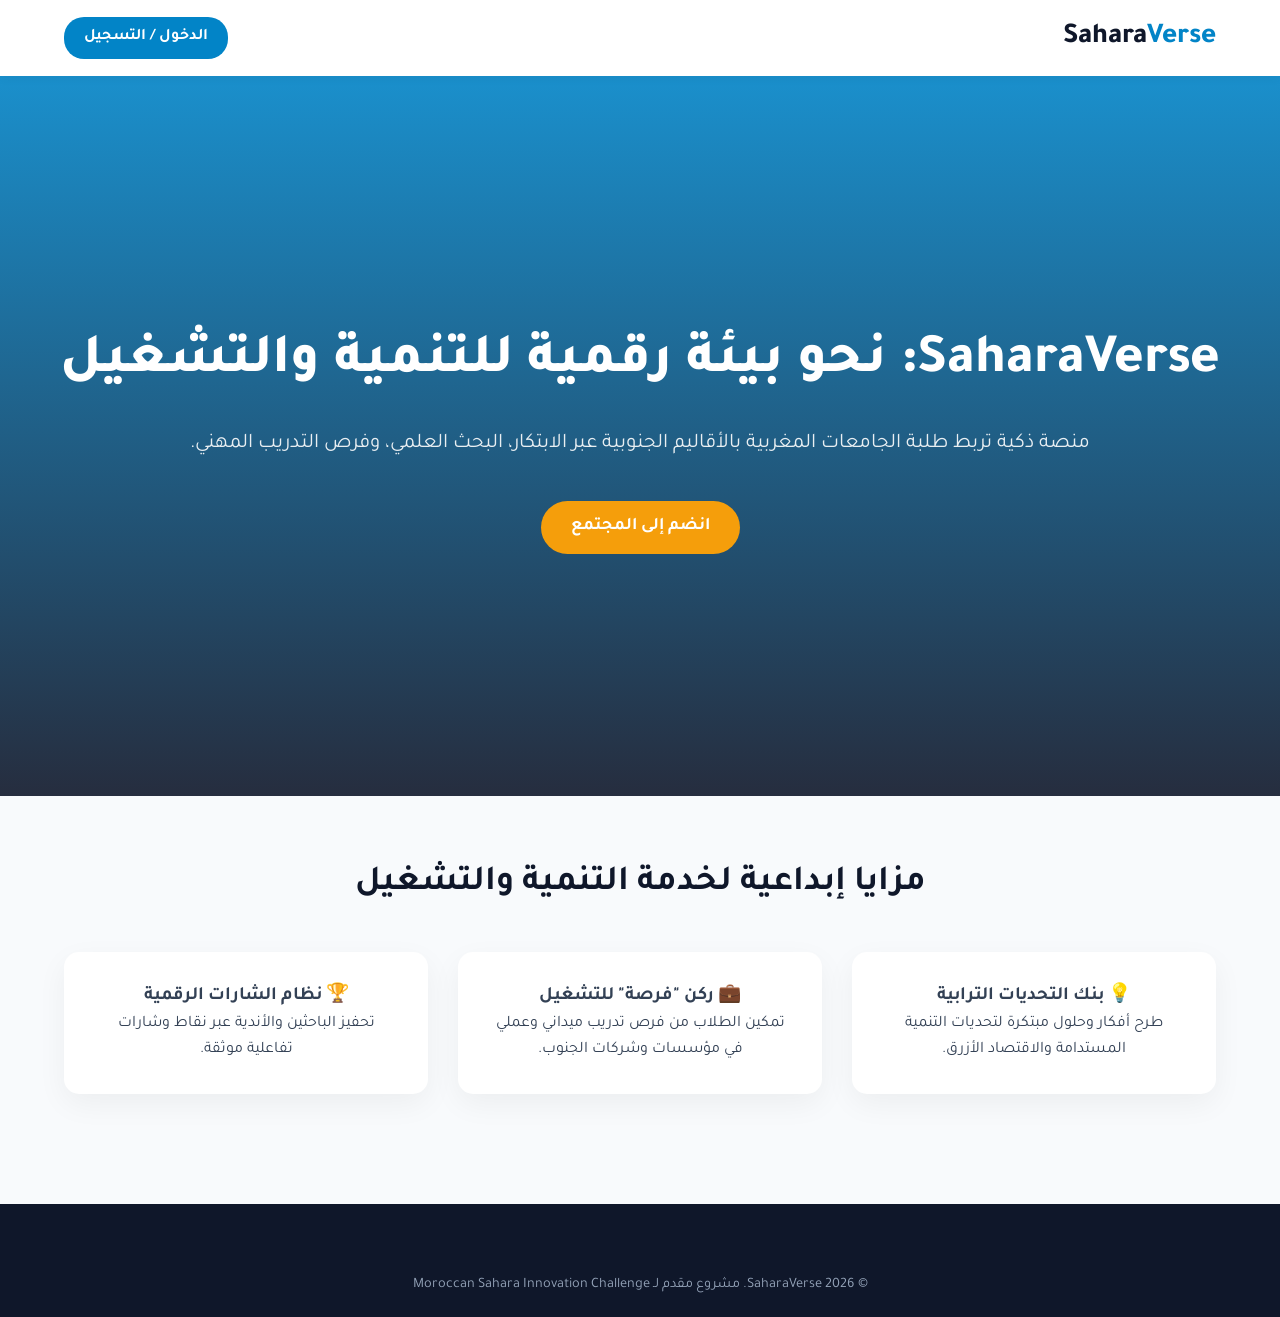
==== commit c65997fc: "Update content for training and employment opportunities" ====
--- a/index.html
+++ b/index.html
@@ -17,6 +17,7 @@
         .btn-action-reject { background-color: #ef4444; color: white; border: none; padding: 6px 14px; border-radius: 6px; cursor: pointer; font-weight: bold; font-family: inherit; }
         .dashboard-header-box { background: white; padding: 25px 30px; border-radius: 15px; margin-bottom: 30px; box-shadow: 0 4px 6px rgba(0,0,0,0.05); display: flex; justify-content: space-between; align-items: center; flex-wrap: wrap; gap: 15px; }
         .badge-card { background: linear-gradient(135deg, var(--primary-blue), var(--dark-blue)); color: white; padding: 15px 20px; border-radius: 12px; display: flex; align-items: center; gap: 15px; margin-bottom: 20px; }
+        .opportunity-card { background: white; padding: 20px; border-radius: 12px; box-shadow: 0 4px 6px rgba(0,0,0,0.05); border-right: 4px solid var(--sahara-gold); margin-bottom: 15px; display: flex; justify-content: space-between; align-items: center; flex-wrap: wrap; gap: 15px; }
     </style>
 </head>
 <body>
@@ -36,32 +37,32 @@
     <div id="guest-view">
         <header class="hero">
             <div class="hero-content">
-                <h1>SaharaVerse: نحو بيئة رقمية للتنمية الترابية</h1>
-                <p>منصة ذكية تربط طلبة الجامعات المغربية بالأقاليم الجنوبية عبر الابتكار، البحث العلمي، والسياحة العلمية.</p>
+                <h1>SaharaVerse: نحو بيئة رقمية للتنمية والتشغيل</h1>
+                <p>منصة ذكية تربط طلبة الجامعات المغربية بالأقاليم الجنوبية عبر الابتكار، البحث العلمي، وفرص التدريب المهني.</p>
                 <div class="hero-buttons">
                     <a href="register.html" class="btn-primary">انضم إلى المجتمع</a>
                 </div>
             </div>
         </header>
         <section style="padding: 60px 5%; text-align: center;">
-            <h2 style="color: var(--dark-blue); margin-bottom: 40px; font-size: 2.2rem;">مزايا إبداعية لخدمة التنمية</h2>
+            <h2 style="color: var(--dark-blue); margin-bottom: 40px; font-size: 2.2rem;">مزايا إبداعية لخدمة التنمية والتشغيل</h2>
             <div class="features-grid">
                 <div class="feature-card"><h3>💡 بنك التحديات الترابية</h3><p>طرح أفكار وحلول مبتكرة لتحديات التنمية المستدامة والاقتصاد الأزرق.</p></div>
-                <div class="feature-card"><h3>🗺️ خريطة السياحة العلمية</h3><p>توجيه الرحلات نحو المشاريع الكبرى ومراكز الابتكار بالجنوب.</p></div>
+                <div class="feature-card"><h3>💼 ركن "فرصة" للتشغيل</h3><p>تمكين الطلاب من فرص تدريب ميداني وعملي في مؤسسات وشركات الجنوب.</p></div>
                 <div class="feature-card"><h3>🏆 نظام الشارات الرقمية</h3><p>تحفيز الباحثين والأندية عبر نقاط وشارات تفاعلية موثقة.</p></div>
             </div>
         </section>
     </div>
 
-    <!-- واجهة الطالب / النادي (لوحة التحكم الشخصية مع الشارات والاقتراحات) -->
+    <!-- واجهة الطالب / النادي (لوحة التحكم الشخصية مع ركن فرصة) -->
     <div id="student-view" style="display: none;" class="dashboard-container animate-fade-in-up">
         
-        <!-- بطاقة الشارات الرقمية (فكرة 4) -->
+        <!-- بطاقة الشارات الرقمية -->
         <div class="badge-card">
             <div style="font-size: 2.5rem;">⭐</div>
             <div>
                 <h3 style="margin-bottom: 3px;">شارة: باحث نشيط في SaharaVerse</h3>
-                <p style="fontر-size: 0.9rem; opacity: 0.9;">لقد جمعت 120 نقطة تفاعلية. أنت مؤهل للأولوية في الرحلات الاستكشافية القادمة!</p>
+                <p style="font-size: 0.9rem; opacity: 0.9;">لقد جمعت 120 نقطة تفاعلية. أنت مؤهل للأولوية في عروض التدريب المهني!</p>
             </div>
         </div>
 
@@ -74,6 +75,25 @@
                 <button onclick="openModal('seminar-modal')" class="btn-primary" style="background-color: var(--primary-blue); padding: 10px 15px; font-size: 0.85rem; cursor: pointer;">+ اقترح ندوة</button>
                 <button onclick="openModal('challenge-modal')" class="btn-primary" style="background-color: var(--sahara-gold); padding: 10px 15px; font-size: 0.85rem; cursor: pointer;">💡 شارك فكرة لتحدي</button>
                 <button onclick="openModal('trip-modal')" class="btn-primary" style="background-color: #10b981; padding: 10px 15px; font-size: 0.85rem; cursor: pointer;">+ اقترح رحلة علمية</button>
+            </div>
+        </div>
+
+        <!-- ركن فرصة لتدريب العمل والوظائف -->
+        <h3 style="color: var(--primary-blue); margin-bottom: 15px;">💼 ركن "فرصة": عروض التدريب والتشغيل المتاحة بالجنوب</h3>
+        <div style="margin-bottom: 40px;">
+            <div class="opportunity-card">
+                <div>
+                    <h4 style="color: var(--dark-blue); margin-bottom: 5px;">متدرب في الإدارة المالية والتدبير</h4>
+                    <p style="color: var(--text-light); font-size: 0.9rem;">المؤسسة: الميناء الأطلسي الداخلة | النوع: تدريب ميداني (Stage)</p>
+                </div>
+                <button onclick="applyOpportunity('متدرب في الإدارة المالية - الداخلة')" class="btn-primary" style="padding: 8px 20px; font-size: 0.9rem; cursor: pointer;">تقدم للفرصة</button>
+            </div>
+            <div class="opportunity-card" style="border-right-color: var(--primary-blue);">
+                <div>
+                    <h4 style="color: var(--dark-blue); margin-bottom: 5px;">مساعد مشاريع الطاقات المتجددة</h4>
+                    <p style="color: var(--text-light); font-size: 0.9rem;">المؤسسة: الوكالة الجهوية للاستثمار بالعيون | النوع: عقد عمل / تدريب</p>
+                </div>
+                <button onclick="applyOpportunity('مساعد مشاريع - العيون')" class="btn-primary" style="background-color: var(--primary-blue); padding: 8px 20px; font-size: 0.9rem; cursor: pointer;">تقدم للفرصة</button>
             </div>
         </div>
 
@@ -88,7 +108,7 @@
         <div class="dashboard-header-box">
             <div>
                 <h2 style="color: var(--dark-blue); margin-bottom: 5px;">لوحة تحكم الإدارة المركزية - SaharaVerse</h2>
-                <p style="color: var(--text-light); font-size: 0.95rem;">إدارة بنك الأفكار، مقترحات الرحلات، والفعاليات الأكاديمية.</p>
+                <p style="color: var(--text-light); font-size: 0.95rem;">إدارة بنك الأفكار، مقترحات الرحلات، وعروض "فرصة" للتشغيل.</p>
             </div>
             <span style="background: var(--dark-blue); color: var(--sahara-gold); padding: 8px 16px; border-radius: 8px; font-weight: bold; font-size: 0.9rem;">مسؤول النظام (Admin)</span>
         </div>
@@ -134,7 +154,7 @@
         </div>
     </div>
 
-    <!-- نافذة مشاركة فكرة في بنك التحديات (فكرة 1) -->
+    <!-- نافذة مشاركة فكرة في بنك التحديات -->
     <div class="modal-overlay" id="challenge-modal">
         <div class="modal">
             <div class="modal-header">
@@ -178,6 +198,10 @@
     <script>
         function openModal(id) { document.getElementById(id).classList.add('open'); }
         function closeModal(id) { document.getElementById(id).classList.remove('open'); }
+
+        function applyOpportunity(title) {
+            showToast('تم إرسال ترشيحك لفرصة "' + title + '" بنجاح! بالتوفيق 🚀', 'success');
+        }
 
         document.addEventListener('DOMContentLoaded', () => {
             const role = localStorage.getItem('sahara_role');
@@ -292,7 +316,7 @@
             });
             localStorage.setItem('sahara_proposals', JSON.stringify(proposals));
             renderDashboardData();
-            showToast(action === 'approve' ? 'تم قبول المقترح وإدراجه بنجاح' : 'تم رفض المقترح', action === 'approve' ? 'success' : 'error');
+            showToast(action === 'approve' ? 'تم قبول المقترح وإدراجه في المنصة بنجاح' : 'تم رفض المقترح', action === 'approve' ? 'success' : 'error');
         }
     </script>
 </body>
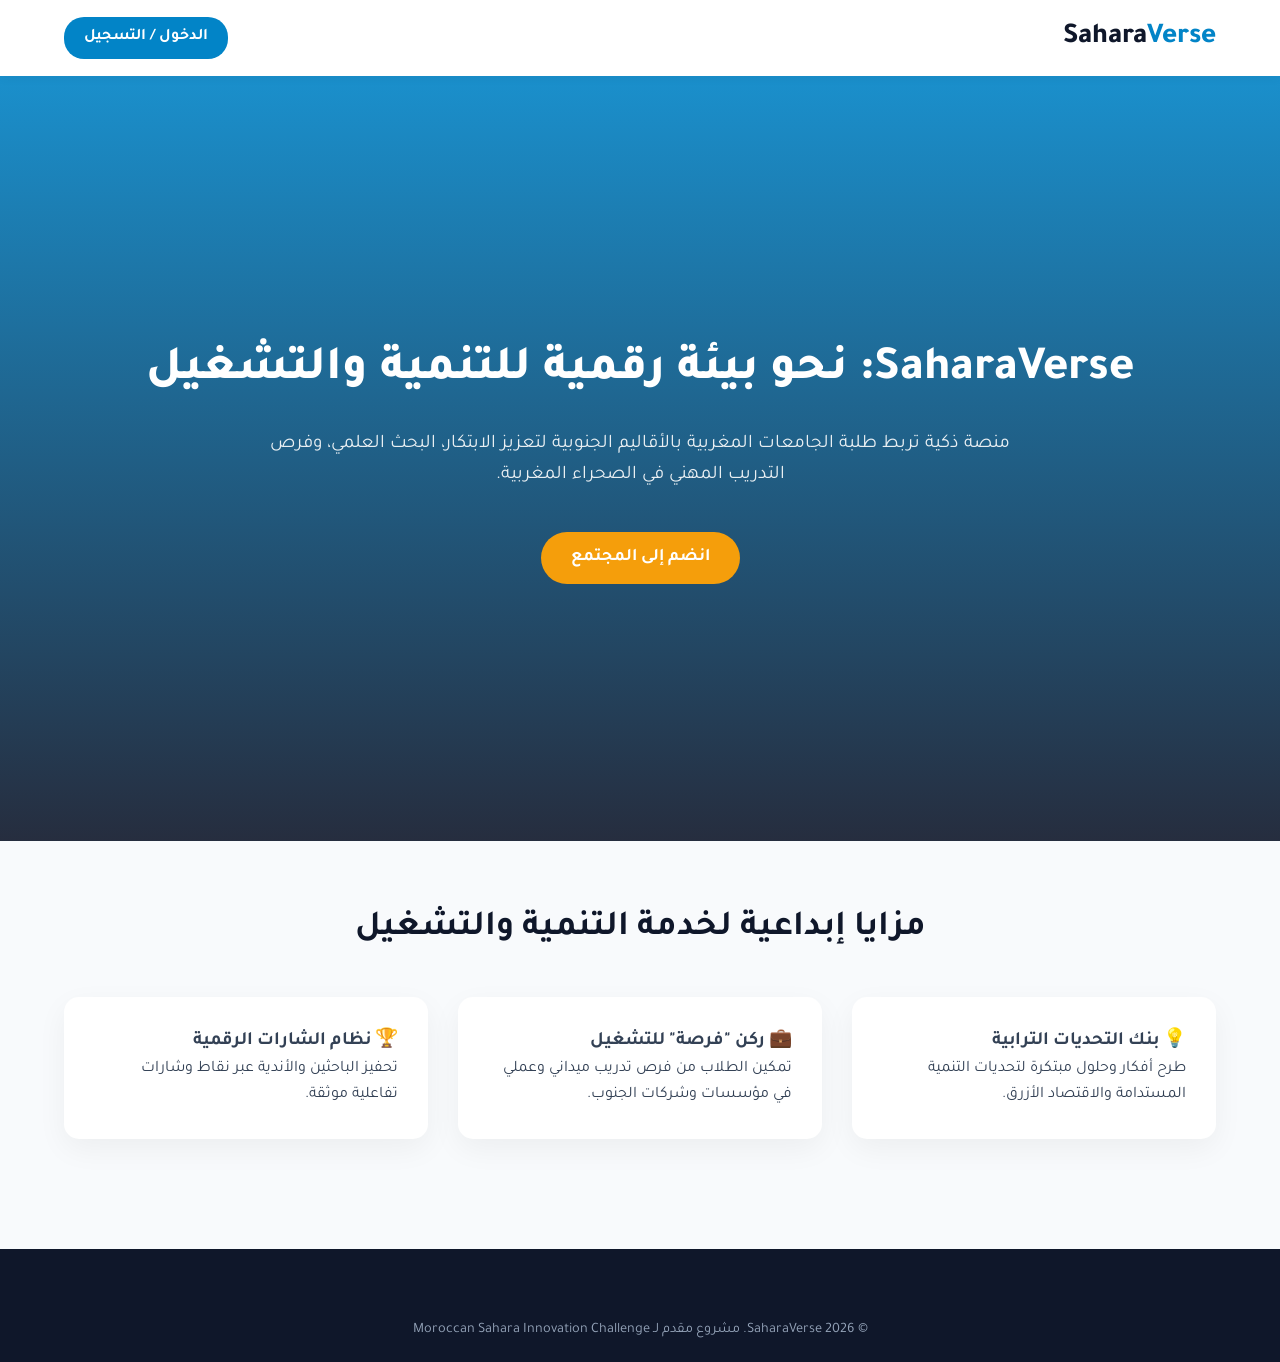
==== commit e72b13d4: "Update index.html" ====
--- a/index.html
+++ b/index.html
@@ -23,7 +23,7 @@
 <body>
 
     <nav class="navbar">
-        <div class="logo">Sahara<span>Verse</span></div>
+        <a href="index.html" class="logo">Sahara<span>Verse</span></a>
         <ul class="nav-links" id="dynamic-nav-links" style="display: none;">
             <li><a href="index.html" class="active">الرئيسية / الفضاء</a></li>
             <li><a href="trips.html">السياحة العلمية</a></li>
@@ -38,7 +38,7 @@
         <header class="hero">
             <div class="hero-content">
                 <h1>SaharaVerse: نحو بيئة رقمية للتنمية والتشغيل</h1>
-                <p>منصة ذكية تربط طلبة الجامعات المغربية بالأقاليم الجنوبية عبر الابتكار، البحث العلمي، وفرص التدريب المهني.</p>
+                <p>منصة ذكية تربط طلبة الجامعات المغربية بالأقاليم الجنوبية لتعزيز الابتكار، البحث العلمي، وفرص التدريب المهني في الصحراء المغربية.</p>
                 <div class="hero-buttons">
                     <a href="register.html" class="btn-primary">انضم إلى المجتمع</a>
                 </div>
@@ -54,15 +54,14 @@
         </section>
     </div>
 
-    <!-- واجهة الطالب / النادي (لوحة التحكم الشخصية مع ركن فرصة) -->
+    <!-- واجهة الطالب -->
     <div id="student-view" style="display: none;" class="dashboard-container animate-fade-in-up">
-        
         <!-- بطاقة الشارات الرقمية -->
         <div class="badge-card">
             <div style="font-size: 2.5rem;">⭐</div>
             <div>
                 <h3 style="margin-bottom: 3px;">شارة: باحث نشيط في SaharaVerse</h3>
-                <p style="font-size: 0.9rem; opacity: 0.9;">لقد جمعت 120 نقطة تفاعلية. أنت مؤهل للأولوية في عروض التدريب المهني!</p>
+                <p style="font-size: 0.9rem; opacity: 0.9;">لقد جمعت 120 نقطة تفاعلية. أنت مؤهل للأولوية في عروض التدريب المهني والرحلات!</p>
             </div>
         </div>
 
@@ -78,7 +77,7 @@
             </div>
         </div>
 
-        <!-- ركن فرصة لتدريب العمل والوظائف -->
+        <!-- ركن فرصة -->
         <h3 style="color: var(--primary-blue); margin-bottom: 15px;">💼 ركن "فرصة": عروض التدريب والتشغيل المتاحة بالجنوب</h3>
         <div style="margin-bottom: 40px;">
             <div class="opportunity-card">
@@ -103,7 +102,7 @@
         </div>
     </div>
 
-    <!-- واجهة المدير الرسمية (لوحة الإدارة المحمية) -->
+    <!-- واجهة المدير -->
     <div id="admin-view" style="display: none;" class="dashboard-container animate-fade-in-up">
         <div class="dashboard-header-box">
             <div>
@@ -154,7 +153,7 @@
         </div>
     </div>
 
-    <!-- نافذة مشاركة فكرة في بنك التحديات -->
+    <!-- نافذة مشاركة فكرة -->
     <div class="modal-overlay" id="challenge-modal">
         <div class="modal">
             <div class="modal-header">
@@ -165,13 +164,13 @@
                 <form id="challenge-form">
                     <div class="form-group"><label>التحدي المستهدف</label><select id="chal-type"><option>تحدي الاقتصاد الأزرق والبحري</option><option>تحدي الطاقات المتجددة والماء</option><option>تحدي الإدارة الرقمية الترابية</option></select></div>
                     <div class="form-group"><label>فكرتك أو حلك المقترح</label><textarea id="chal-desc" rows="3" placeholder="اشرح فكرتك الإبداعية باختصار..." required></textarea></div>
-                    <button type="submit" class="btn-primary" style="width: 100%; background-color: var(--sahara-gold); cursor: pointer;">نشر الفكرة وكسب نقاط الشارة</button>
+                    <button type="submit" class="btn-primary" style="width: 100%; background-color: var(--sahara-gold); cursor: pointer;">نشر الفكرة وكسب النقاط</button>
                 </form>
             </div>
         </div>
     </div>
 
-    <!-- نافذة اقتراح رحلة علمية -->
+    <!-- نافذة اقتراح رحلة -->
     <div class="modal-overlay" id="trip-modal">
         <div class="modal">
             <div class="modal-header">
--- a/styles.css
+++ b/styles.css
@@ -20,7 +20,7 @@
 
 /* Navbar */
 .navbar { background-color: #ffffff; padding: 15px 5%; display: flex; justify-content: space-between; align-items: center; box-shadow: 0 2px 10px rgba(0,0,0,0.05); position: sticky; top: 0; z-index: 1000; }
-.logo { font-size: 1.8rem; font-weight: 800; color: var(--dark-blue); }
+.logo { font-size: 1.8rem; font-weight: 800; color: var(--dark-blue); text-decoration: none; }
 .logo span { color: var(--primary-blue); }
 .nav-links { list-style: none; display: flex; gap: 30px; }
 .nav-links a { text-decoration: none; color: var(--text-main); font-weight: 500; font-size: 1.1rem; transition: color 0.3s; }
@@ -35,12 +35,12 @@
 .btn-secondary:hover { border-color: var(--primary-blue); color: var(--primary-blue); }
 
 /* Layouts & Cards */
-.hero { background: linear-gradient(rgba(2, 132, 199, 0.9), rgba(15, 23, 42, 0.9)), url('https://images.unsplash.com/photo-1539020140153-e479b8c22e70?q=80&w=2000&auto=format&fit=crop') center/cover; height: 80vh; display: flex; align-items: center; justify-content: center; text-align: center; color: white; padding: 0 20px; }
-.hero h1 { font-size: 3.5rem; font-weight: 800; margin-bottom: 20px; }
-.hero p { font-size: 1.3rem; margin-bottom: 40px; opacity: 0.9; }
+.hero { background: linear-gradient(rgba(2, 132, 199, 0.9), rgba(15, 23, 42, 0.9)), url('https://images.unsplash.com/photo-1539020140153-e479b8c22e70?q=80&w=2000&auto=format&fit=crop') center/cover; height: 85vh; display: flex; align-items: center; justify-content: center; text-align: center; color: white; padding: 0 20px; }
+.hero h1 { font-size: 3rem; font-weight: 800; margin-bottom: 20px; }
+.hero p { font-size: 1.2rem; margin-bottom: 40px; opacity: 0.9; max-width: 800px; margin-left: auto; margin-right: auto; }
 .hero-buttons { display: flex; gap: 20px; justify-content: center; }
 .features-grid { display: grid; grid-template-columns: repeat(auto-fit, minmax(300px, 1fr)); gap: 30px; }
-.feature-card { background: white; padding: 30px; border-radius: 15px; box-shadow: 0 10px 30px rgba(0,0,0,0.05); transition: transform 0.3s; }
+.feature-card { background: white; padding: 30px; border-radius: 15px; box-shadow: 0 10px 30px rgba(0,0,0,0.05); transition: transform 0.3s; text-align: right; }
 .feature-card:hover { transform: translateY(-5px); }
 
 /* Forms & Dashboard */
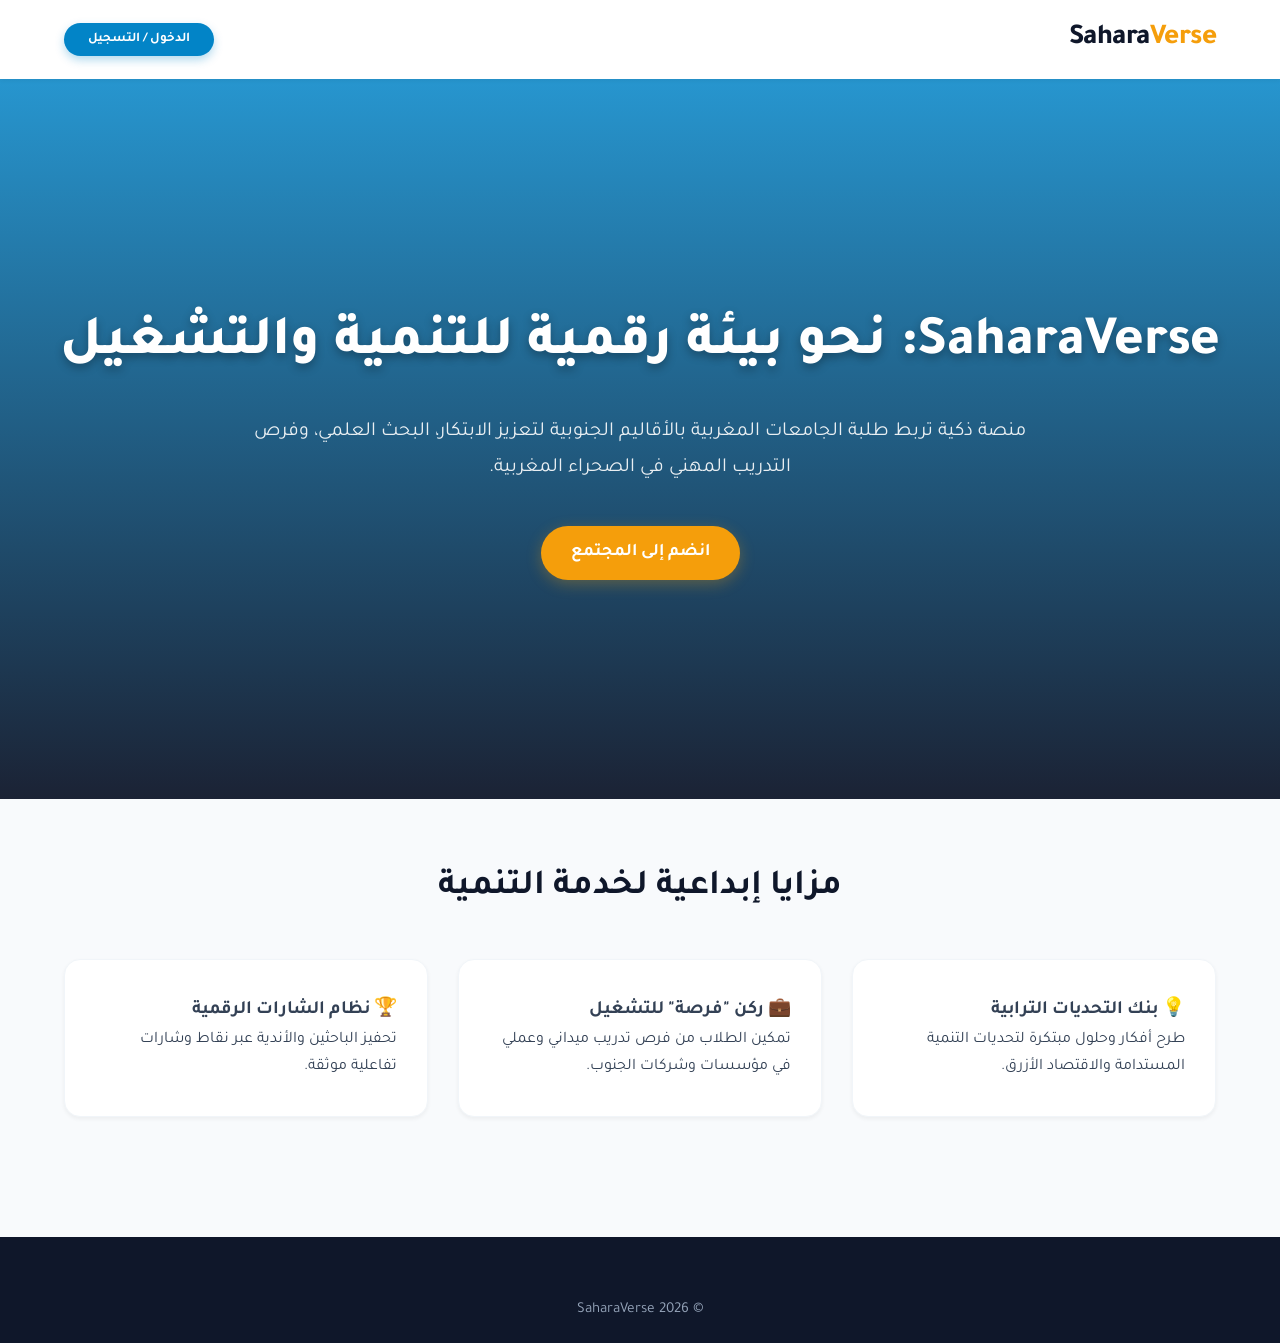
==== commit c827b78a: "Update index.html" ====
--- a/index.html
+++ b/index.html
@@ -3,102 +3,77 @@
 <head>
     <meta charset="UTF-8">
     <meta name="viewport" content="width=device-width, initial-scale=1.0">
-    <title>SaharaVerse - منصة الابتكار والتبادل الطلابي</title>
+    <title>SaharaVerse</title>
+    <link rel="manifest" href="manifest.json">
     <link href="https://fonts.googleapis.com/css2?family=Tajawal:wght@400;500;700;800&display=swap" rel="stylesheet">
     <link rel="stylesheet" href="styles.css">
-    <style>
-        .admin-table { width: 100%; border-collapse: collapse; background: white; border-radius: 12px; overflow: hidden; box-shadow: 0 4px 6px rgba(0,0,0,0.05); margin-top: 20px; }
-        .admin-table th, .admin-table td { padding: 15px; text-align: right; border-bottom: 1px solid #e2e8f0; font-size: 0.95rem; }
-        .admin-table th { background-color: var(--dark-blue); color: white; font-weight: 700; }
-        .admin-table tr:hover { background-color: #f8fafc; }
-        .badge-pending { background-color: #fef3c7; color: #d97706; padding: 5px 12px; border-radius: 20px; font-weight: bold; font-size: 0.85rem; display: inline-block; }
-        .action-btns { display: flex; gap: 8px; }
-        .btn-action-accept { background-color: #10b981; color: white; border: none; padding: 6px 14px; border-radius: 6px; cursor: pointer; font-weight: bold; font-family: inherit; }
-        .btn-action-reject { background-color: #ef4444; color: white; border: none; padding: 6px 14px; border-radius: 6px; cursor: pointer; font-weight: bold; font-family: inherit; }
-        .dashboard-header-box { background: white; padding: 25px 30px; border-radius: 15px; margin-bottom: 30px; box-shadow: 0 4px 6px rgba(0,0,0,0.05); display: flex; justify-content: space-between; align-items: center; flex-wrap: wrap; gap: 15px; }
-        .badge-card { background: linear-gradient(135deg, var(--primary-blue), var(--dark-blue)); color: white; padding: 15px 20px; border-radius: 12px; display: flex; align-items: center; gap: 15px; margin-bottom: 20px; }
-        .opportunity-card { background: white; padding: 20px; border-radius: 12px; box-shadow: 0 4px 6px rgba(0,0,0,0.05); border-right: 4px solid var(--sahara-gold); margin-bottom: 15px; display: flex; justify-content: space-between; align-items: center; flex-wrap: wrap; gap: 15px; }
-    </style>
 </head>
 <body>
 
     <nav class="navbar">
         <a href="index.html" class="logo">Sahara<span>Verse</span></a>
         <ul class="nav-links" id="dynamic-nav-links" style="display: none;">
-            <li><a href="index.html" class="active">الرئيسية / الفضاء</a></li>
-            <li><a href="trips.html">السياحة العلمية</a></li>
-            <li><a href="events.html">الفعاليات</a></li>
-            <li><a href="hosting.html">الاستضافة</a></li>
+            <li><a href="index.html" class="active" data-i18n="nav_home">الرئيسية / الفضاء</a></li>
+            <li><a href="trips.html" data-i18n="nav_trips">السياحة العلمية</a></li>
+            <li><a href="events.html" data-i18n="nav_events">الفعاليات</a></li>
+            <li><a href="hosting.html" data-i18n="nav_hosting">الاستضافة</a></li>
+            <!-- زر الإعدادات -->
+            <li><button class="settings-btn" onclick="openModal('settings-modal')" title="الإعدادات">⚙️</button></li>
         </ul>
-        <a href="register.html" class="btn-nav">الدخول / التسجيل</a>
+        <button id="auth-btn" class="btn-nav" onclick="window.location.href='register.html'" data-i18n="nav_login">الدخول / التسجيل</button>
     </nav>
 
     <!-- واجهة الزائر العادي -->
     <div id="guest-view">
         <header class="hero">
             <div class="hero-content">
-                <h1>SaharaVerse: نحو بيئة رقمية للتنمية والتشغيل</h1>
-                <p>منصة ذكية تربط طلبة الجامعات المغربية بالأقاليم الجنوبية لتعزيز الابتكار، البحث العلمي، وفرص التدريب المهني في الصحراء المغربية.</p>
+                <h1 data-i18n="hero_title">SaharaVerse: نحو بيئة رقمية للتنمية والتشغيل</h1>
+                <p data-i18n="hero_desc">منصة ذكية تربط طلبة الجامعات المغربية بالأقاليم الجنوبية لتعزيز الابتكار، البحث العلمي، وفرص التدريب المهني في الصحراء المغربية.</p>
                 <div class="hero-buttons">
-                    <a href="register.html" class="btn-primary">انضم إلى المجتمع</a>
+                    <a href="register.html" class="btn-primary" data-i18n="hero_btn">انضم إلى المجتمع</a>
                 </div>
             </div>
         </header>
         <section style="padding: 60px 5%; text-align: center;">
-            <h2 style="color: var(--dark-blue); margin-bottom: 40px; font-size: 2.2rem;">مزايا إبداعية لخدمة التنمية والتشغيل</h2>
+            <h2 style="color: var(--dark-blue); margin-bottom: 40px; font-size: 2.2rem;" data-i18n="features_title">مزايا إبداعية لخدمة التنمية</h2>
             <div class="features-grid">
-                <div class="feature-card"><h3>💡 بنك التحديات الترابية</h3><p>طرح أفكار وحلول مبتكرة لتحديات التنمية المستدامة والاقتصاد الأزرق.</p></div>
-                <div class="feature-card"><h3>💼 ركن "فرصة" للتشغيل</h3><p>تمكين الطلاب من فرص تدريب ميداني وعملي في مؤسسات وشركات الجنوب.</p></div>
-                <div class="feature-card"><h3>🏆 نظام الشارات الرقمية</h3><p>تحفيز الباحثين والأندية عبر نقاط وشارات تفاعلية موثقة.</p></div>
+                <div class="feature-card"><h3 data-i18n="feat1_title">💡 بنك التحديات الترابية</h3><p data-i18n="feat1_desc">طرح أفكار وحلول مبتكرة لتحديات التنمية المستدامة والاقتصاد الأزرق.</p></div>
+                <div class="feature-card"><h3 data-i18n="feat2_title">💼 ركن "فرصة" للتشغيل</h3><p data-i18n="feat2_desc">تمكين الطلاب من فرص تدريب ميداني وعملي في مؤسسات وشركات الجنوب.</p></div>
+                <div class="feature-card"><h3 data-i18n="feat3_title">🏆 نظام الشارات الرقمية</h3><p data-i18n="feat3_desc">تحفيز الباحثين والأندية عبر نقاط وشارات تفاعلية موثقة.</p></div>
             </div>
         </section>
     </div>
 
     <!-- واجهة الطالب -->
     <div id="student-view" style="display: none;" class="dashboard-container animate-fade-in-up">
-        <!-- بطاقة الشارات الرقمية -->
         <div class="badge-card">
             <div style="font-size: 2.5rem;">⭐</div>
             <div>
-                <h3 style="margin-bottom: 3px;">شارة: باحث نشيط في SaharaVerse</h3>
-                <p style="font-size: 0.9rem; opacity: 0.9;">لقد جمعت 120 نقطة تفاعلية. أنت مؤهل للأولوية في عروض التدريب المهني والرحلات!</p>
+                <h3 style="margin-bottom: 3px;" data-i18n="student_badge">شارة: باحث مشارك في SaharaVerse</h3>
+                <p style="font-size: 0.9rem; opacity: 0.9;" data-i18n="student_badge_desc">لقد جمعت 150 نقطة. أنت مؤهل للتقدم لفرص التدريب بالوكالات الجهوية للاستثمار!</p>
             </div>
         </div>
 
         <div class="dashboard-header-box">
             <div>
-                <h2 style="color: var(--dark-blue); margin-bottom: 5px;">فضاء الابتكار والتسيير التشاركي</h2>
-                <p style="color: var(--text-light); font-size: 0.95rem;">ساهم بحلولك في بنك التحديات أو اقترح أنشطة نوعية:</p>
+                <h2 style="color: var(--dark-blue); margin-bottom: 5px;"><span data-i18n="student_welcome">مرحباً</span> <span id="user-display-name"></span></h2>
+                <p style="color: var(--text-light); font-size: 0.95rem;" data-i18n="student_sub">ساهم بحلولك في بنك التحديات أو اقترح أنشطة نوعية:</p>
             </div>
             <div style="display: flex; gap: 10px; flex-wrap: wrap;">
-                <button onclick="openModal('seminar-modal')" class="btn-primary" style="background-color: var(--primary-blue); padding: 10px 15px; font-size: 0.85rem; cursor: pointer;">+ اقترح ندوة</button>
-                <button onclick="openModal('challenge-modal')" class="btn-primary" style="background-color: var(--sahara-gold); padding: 10px 15px; font-size: 0.85rem; cursor: pointer;">💡 شارك فكرة لتحدي</button>
-                <button onclick="openModal('trip-modal')" class="btn-primary" style="background-color: #10b981; padding: 10px 15px; font-size: 0.85rem; cursor: pointer;">+ اقترح رحلة علمية</button>
+                <button onclick="openModal('seminar-modal')" class="btn-primary" style="background-color: var(--primary-blue); padding: 10px 15px; font-size: 0.85rem;" data-i18n="btn_seminar">+ اقترح ندوة</button>
+                <button onclick="openModal('challenge-modal')" class="btn-primary" style="background-color: var(--sahara-gold); padding: 10px 15px; font-size: 0.85rem;" data-i18n="btn_challenge">💡 شارك فكرة</button>
             </div>
         </div>
 
-        <!-- ركن فرصة -->
-        <h3 style="color: var(--primary-blue); margin-bottom: 15px;">💼 ركن "فرصة": عروض التدريب والتشغيل المتاحة بالجنوب</h3>
+        <h3 style="color: var(--primary-blue); margin-bottom: 15px;" data-i18n="student_opp">💼 ركن "فرصة": عروض التدريب</h3>
         <div style="margin-bottom: 40px;">
             <div class="opportunity-card">
                 <div>
-                    <h4 style="color: var(--dark-blue); margin-bottom: 5px;">متدرب في الإدارة المالية والتدبير</h4>
-                    <p style="color: var(--text-light); font-size: 0.9rem;">المؤسسة: الميناء الأطلسي الداخلة | النوع: تدريب ميداني (Stage)</p>
+                    <h4 style="color: var(--dark-blue); margin-bottom: 5px;">متدرب في الإدارة المالية (Stage PFE)</h4>
+                    <p style="color: var(--text-light); font-size: 0.9rem;">المؤسسة: AREP - الداخلة</p>
                 </div>
-                <button onclick="applyOpportunity('متدرب في الإدارة المالية - الداخلة')" class="btn-primary" style="padding: 8px 20px; font-size: 0.9rem; cursor: pointer;">تقدم للفرصة</button>
+                <button onclick="applyOpportunity('AREP')" class="btn-primary" style="padding: 8px 20px; font-size: 0.9rem;" data-i18n="btn_apply">تقدم للفرصة</button>
             </div>
-            <div class="opportunity-card" style="border-right-color: var(--primary-blue);">
-                <div>
-                    <h4 style="color: var(--dark-blue); margin-bottom: 5px;">مساعد مشاريع الطاقات المتجددة</h4>
-                    <p style="color: var(--text-light); font-size: 0.9rem;">المؤسسة: الوكالة الجهوية للاستثمار بالعيون | النوع: عقد عمل / تدريب</p>
-                </div>
-                <button onclick="applyOpportunity('مساعد مشاريع - العيون')" class="btn-primary" style="background-color: var(--primary-blue); padding: 8px 20px; font-size: 0.9rem; cursor: pointer;">تقدم للفرصة</button>
-            </div>
-        </div>
-
-        <h3 style="color: var(--primary-blue); margin-bottom: 20px;">مشاركاتي وأنشطتي المقدمة</h3>
-        <div class="features-grid" id="my-proposals-grid">
-            <p style="color: var(--text-light);">لم تقم بإضافة أي مقترحات بعد. شارك بفكرتك الأولى الآن!</p>
         </div>
     </div>
 
@@ -106,216 +81,68 @@
     <div id="admin-view" style="display: none;" class="dashboard-container animate-fade-in-up">
         <div class="dashboard-header-box">
             <div>
-                <h2 style="color: var(--dark-blue); margin-bottom: 5px;">لوحة تحكم الإدارة المركزية - SaharaVerse</h2>
-                <p style="color: var(--text-light); font-size: 0.95rem;">إدارة بنك الأفكار، مقترحات الرحلات، وعروض "فرصة" للتشغيل.</p>
+                <h2 style="color: var(--dark-blue); margin-bottom: 5px;" data-i18n="admin_title">لوحة تحكم الإدارة المركزية</h2>
+                <p style="color: var(--text-light); font-size: 0.95rem;" data-i18n="admin_sub">إدارة بنك الأفكار، مقترحات الرحلات، وعروض "فرصة".</p>
             </div>
-            <span style="background: var(--dark-blue); color: var(--sahara-gold); padding: 8px 16px; border-radius: 8px; font-weight: bold; font-size: 0.9rem;">مسؤول النظام (Admin)</span>
+            <span style="background: var(--dark-blue); color: var(--sahara-gold); padding: 8px 16px; border-radius: 8px; font-weight: bold; font-size: 0.9rem;">Admin</span>
         </div>
 
         <div class="features-grid" style="margin-bottom: 30px;">
-            <div class="stat-card"><h3>إجمالي الأعضاء المسجلين</h3><div id="stat-students" style="font-size: 2rem; color: var(--primary-blue); font-weight: bold; margin-top: 5px;">0</div></div>
-            <div class="stat-card"><h3>المقترحات والتحديات المعلقة</h3><div id="stat-pending" style="font-size: 2rem; color: var(--sahara-gold); font-weight: bold; margin-top: 5px;">0</div></div>
+            <div class="stat-card"><h3 data-i18n="admin_stat1">الأعضاء</h3><div id="stat-students" style="font-size: 2rem; color: var(--primary-blue); font-weight: bold;">0</div></div>
+            <div class="stat-card"><h3 data-i18n="admin_stat2">المقترحات المعلقة</h3><div id="stat-pending" style="font-size: 2rem; color: var(--sahara-gold); font-weight: bold;">0</div></div>
         </div>
 
-        <h3 style="color: var(--primary-blue); margin-bottom: 15px;">قائمة الأفكار والمقترحات الواردة</h3>
         <div style="overflow-x: auto;">
-            <table class="admin-table">
+            <table>
                 <thead>
                     <tr>
-                        <th>المُقترح</th>
-                        <th>نوع المساهمة</th>
-                        <th>العنوان والتفاصيل</th>
-                        <th>الحالة</th>
-                        <th>الإجراء</th>
+                        <th data-i18n="th_author">المُقترح</th>
+                        <th data-i18n="th_type">النوع</th>
+                        <th data-i18n="th_details">التفاصيل</th>
+                        <th data-i18n="th_status">الحالة</th>
+                        <th data-i18n="th_action">الإجراء</th>
                     </tr>
                 </thead>
-                <tbody id="admin-table-body">
-                    <!-- تعبئة ديناميكية -->
-                </tbody>
+                <tbody id="admin-table-body"></tbody>
             </table>
         </div>
     </div>
 
-    <!-- نافذة اقتراح ندوة -->
-    <div class="modal-overlay" id="seminar-modal">
+    <!-- نافذة الإعدادات (الجديدة) -->
+    <div class="modal-overlay" id="settings-modal">
         <div class="modal">
             <div class="modal-header">
-                <h3 style="color: var(--dark-blue);">اقترح ندوة أكاديمية</h3>
-                <button class="modal-close" onclick="closeModal('seminar-modal')">✕</button>
+                <h3 style="color: var(--dark-blue);" data-i18n="settings_title">⚙️ الإعدادات (Settings)</h3>
+                <button class="modal-close" onclick="closeModal('settings-modal')">✕</button>
             </div>
             <div class="modal-body">
-                <form id="seminar-form">
-                    <div class="form-group"><label>عنوان الندوة</label><input type="text" id="sem-title" placeholder="مثال: آليات الإدارة والمالية العمومية" required></div>
-                    <div class="form-group"><label>المحاور المستهدفة</label><textarea id="sem-desc" rows="3" placeholder="أبرز النقاط..." required></textarea></div>
-                    <button type="submit" class="btn-primary" style="width: 100%; cursor: pointer;">إرسال للإدارة</button>
-                </form>
+                <div class="form-group">
+                    <label data-i18n="settings_lang">لغة المنصة / Language / Langue</label>
+                    <select id="lang-selector" onchange="changeLanguage(this.value)">
+                        <option value="ar">العربية (Arabic)</option>
+                        <option value="fr">Français (French)</option>
+                        <option value="en">English (English)</option>
+                    </select>
+                </div>
+                <div class="form-group">
+                    <label data-i18n="settings_notif">الإشعارات</label>
+                    <select><option data-i18n="settings_on">مفعلة</option><option data-i18n="settings_off">معطلة</option></select>
+                </div>
+                <button onclick="logout()" class="btn-primary" style="width: 100%; background-color: #ef4444;" data-i18n="settings_logout">تسجيل الخروج</button>
             </div>
         </div>
     </div>
 
-    <!-- نافذة مشاركة فكرة -->
-    <div class="modal-overlay" id="challenge-modal">
-        <div class="modal">
-            <div class="modal-header">
-                <h3 style="color: var(--dark-blue);">💡 حل تحدي ترابي أو فكرة ابتكارية</h3>
-                <button class="modal-close" onclick="closeModal('challenge-modal')">✕</button>
-            </div>
-            <div class="modal-body">
-                <form id="challenge-form">
-                    <div class="form-group"><label>التحدي المستهدف</label><select id="chal-type"><option>تحدي الاقتصاد الأزرق والبحري</option><option>تحدي الطاقات المتجددة والماء</option><option>تحدي الإدارة الرقمية الترابية</option></select></div>
-                    <div class="form-group"><label>فكرتك أو حلك المقترح</label><textarea id="chal-desc" rows="3" placeholder="اشرح فكرتك الإبداعية باختصار..." required></textarea></div>
-                    <button type="submit" class="btn-primary" style="width: 100%; background-color: var(--sahara-gold); cursor: pointer;">نشر الفكرة وكسب النقاط</button>
-                </form>
-            </div>
-        </div>
-    </div>
+    <!-- نوافذ الاقتراح -->
+    <div class="modal-overlay" id="seminar-modal"><div class="modal"><div class="modal-header"><h3 style="color: var(--dark-blue);">اقترح ندوة</h3><button class="modal-close" onclick="closeModal('seminar-modal')">✕</button></div><div class="modal-body"><form id="seminar-form"><div class="form-group"><label>العنوان</label><input type="text" id="sem-title" required></div><div class="form-group"><label>المحاور</label><textarea id="sem-desc" rows="3" required></textarea></div><button type="submit" class="btn-primary" style="width: 100%;">إرسال</button></form></div></div></div>
+    <div class="modal-overlay" id="challenge-modal"><div class="modal"><div class="modal-header"><h3 style="color: var(--dark-blue);">💡 حل تحدي</h3><button class="modal-close" onclick="closeModal('challenge-modal')">✕</button></div><div class="modal-body"><form id="challenge-form"><div class="form-group"><label>الفكرة</label><textarea id="chal-desc" rows="3" required></textarea></div><button type="submit" class="btn-primary" style="width: 100%;">نشر</button></form></div></div></div>
 
-    <!-- نافذة اقتراح رحلة -->
-    <div class="modal-overlay" id="trip-modal">
-        <div class="modal">
-            <div class="modal-header">
-                <h3 style="color: var(--dark-blue);">اقترح رحلة سياحة علمية</h3>
-                <button class="modal-close" onclick="closeModal('trip-modal')">✕</button>
-            </div>
-            <div class="modal-body">
-                <form id="trip-form">
-                    <div class="form-group"><label>الوجهة (المدينة الصحراوية)</label><input type="text" id="trip-title" placeholder="مثال: الداخلة، العيون..." required></div>
-                    <div class="form-group"><label>الهدف الأكاديمي والاستكشافي</label><textarea id="trip-desc" rows="3" placeholder="المشاريع المزمع زيارتها..." required></textarea></div>
-                    <button type="submit" class="btn-primary" style="width: 100%; background-color: #10b981; cursor: pointer;">إرسال للإدارة</button>
-                </form>
-            </div>
-        </div>
-    </div>
-
-    <footer>
-      <div class="container footer-bottom" style="border:none;">
-        <p>© 2026 SaharaVerse. مشروع مقدم لـ Moroccan Sahara Innovation Challenge</p>
-      </div>
-    </footer>
+    <footer><div class="container footer-bottom" style="border:none;"><p>© 2026 SaharaVerse</p></div></footer>
 
     <script src="app.js"></script>
     <script>
-        function openModal(id) { document.getElementById(id).classList.add('open'); }
-        function closeModal(id) { document.getElementById(id).classList.remove('open'); }
-
-        function applyOpportunity(title) {
-            showToast('تم إرسال ترشيحك لفرصة "' + title + '" بنجاح! بالتوفيق 🚀', 'success');
-        }
-
-        document.addEventListener('DOMContentLoaded', () => {
-            const role = localStorage.getItem('sahara_role');
-            const navLinks = document.getElementById('dynamic-nav-links');
-            const guestView = document.getElementById('guest-view');
-            const studentView = document.getElementById('student-view');
-            const adminView = document.getElementById('admin-view');
-
-            if (role) {
-                if (navLinks) navLinks.style.display = 'flex';
-                if (role === 'admin') {
-                    if (guestView) guestView.style.display = 'none';
-                    if (studentView) studentView.style.display = 'none';
-                    if (adminView) adminView.style.display = 'block';
-                } else {
-                    if (guestView) guestView.style.display = 'none';
-                    if (adminView) adminView.style.display = 'none';
-                    if (studentView) studentView.style.display = 'block';
-                }
-            } else {
-                if (navLinks) navLinks.style.display = 'none';
-                if (guestView) guestView.style.display = 'block';
-                if (studentView) studentView.style.display = 'none';
-                if (adminView) adminView.style.display = 'none';
-            }
-            renderDashboardData();
-        });
-
-        if (!localStorage.getItem('sahara_proposals')) {
-            localStorage.setItem('sahara_proposals', JSON.stringify([]));
-        }
-        if (!localStorage.getItem('sahara_students_count')) {
-            localStorage.setItem('sahara_students_count', '0');
-        }
-
-        function renderDashboardData() {
-            const proposals = JSON.parse(localStorage.getItem('sahara_proposals')) || [];
-            const studentCount = localStorage.getItem('sahara_students_count') || '0';
-            
-            const statStudents = document.getElementById('stat-students');
-            const statPending = document.getElementById('stat-pending');
-            if (statStudents) statStudents.textContent = studentCount;
-            const pendingCount = proposals.filter(p => p.status === 'pending').length;
-            if (statPending) statPending.textContent = pendingCount;
-
-            const tbody = document.getElementById('admin-table-body');
-            if (tbody) {
-                tbody.innerHTML = '';
-                if (proposals.length === 0) {
-                    tbody.innerHTML = '<tr><td colspan="5" style="text-align:center; color:var(--text-light);">لا توجد مقترحات أو تحديات معلقة حالياً</td></tr>';
-                } else {
-                    proposals.forEach(p => {
-                        let statusHtml = p.status === 'pending' ? '<span class="badge-pending">معلق</span>' : 
-                                         (p.status === 'approved' ? '<span style="color:#059669; font-weight:bold;">تم القبول</span>' : '<span style="color:#dc2626; font-weight:bold;">مرفوض</span>');
-                        
-                        let actionsHtml = p.status === 'pending' ? `
-                            <div class="action-btns">
-                                <button class="btn-action-accept" onclick="handleReq('${p.id}', 'approve')">قبول</button>
-                                <button class="btn-action-reject" onclick="handleReq('${p.id}', 'reject')">رفض</button>
-                            </div>` : 'تم البت في الطلب';
-
-                        tbody.innerHTML += `
-                            <tr id="${p.id}">
-                                <td style="font-weight: 500;">${p.author}</td>
-                                <td>${p.type}</td>
-                                <td>${p.details}</td>
-                                <td>${statusHtml}</td>
-                                <td>${actionsHtml}</td>
-                            </tr>`;
-                    });
-                }
-            }
-        }
-
-        function saveNewProposal(type, title, desc) {
-            let proposals = JSON.parse(localStorage.getItem('sahara_proposals')) || [];
-            const newId = 'req-' + Date.now();
-            proposals.push({ id: newId, author: 'عبد الله (طالب مسجل)', type: type, details: title + ' - ' + desc, status: 'pending' });
-            localStorage.setItem('sahara_proposals', JSON.stringify(proposals));
-            renderDashboardData();
-        }
-
-        document.getElementById('seminar-form').addEventListener('submit', (e) => {
-            e.preventDefault();
-            saveNewProposal('ندوة أكاديمية', document.getElementById('sem-title').value, document.getElementById('sem-desc').value);
-            closeModal('seminar-modal');
-            showToast('تم إرسال مقترح الندوة بنجاح!');
-            e.target.reset();
-        });
-
-        document.getElementById('challenge-form').addEventListener('submit', (e) => {
-            e.preventDefault();
-            saveNewProposal('فكرة تحدي ترابي', document.getElementById('chal-type').value, document.getElementById('chal-desc').value);
-            closeModal('challenge-modal');
-            showToast('تم نشر فكرتك بنجاح وكسبت نقاط الشارة! 💡');
-            e.target.reset();
-        });
-
-        document.getElementById('trip-form').addEventListener('submit', (e) => {
-            e.preventDefault();
-            saveNewProposal('رحلة علمية', document.getElementById('trip-title').value, document.getElementById('trip-desc').value);
-            closeModal('trip-modal');
-            showToast('تم إرسال مقترح الرحلة العلمية بنجاح!');
-            e.target.reset();
-        });
-
-        function handleReq(id, action) {
-            let proposals = JSON.parse(localStorage.getItem('sahara_proposals')) || [];
-            proposals = proposals.map(p => {
-                if (p.id === id) { p.status = action === 'approve' ? 'approved' : 'rejected'; }
-                return p;
-            });
-            localStorage.setItem('sahara_proposals', JSON.stringify(proposals));
-            renderDashboardData();
-            showToast(action === 'approve' ? 'تم قبول المقترح وإدراجه في المنصة بنجاح' : 'تم رفض المقترح', action === 'approve' ? 'success' : 'error');
+        if ('serviceWorker' in navigator) {
+            window.addEventListener('load', () => { navigator.serviceWorker.register('sw.js'); });
         }
     </script>
 </body>
--- a/styles.css
+++ b/styles.css
@@ -1,3 +1,7 @@
+/* =========================================
+   ملف التصميم الشامل والمصقول - SaharaVerse
+   ========================================= */
+
 :root {
     --primary-blue: #0284c7;
     --dark-blue: #0f172a;
@@ -6,70 +10,110 @@
     --bg-light: #f8fafc;
     --text-main: #334155;
     --text-light: #64748b;
+    --white: #ffffff;
+    --shadow-sm: 0 2px 4px rgba(0,0,0,0.05);
+    --shadow-md: 0 10px 20px rgba(0,0,0,0.08);
+    --shadow-lg: 0 15px 30px rgba(0,0,0,0.12);
+    --transition-smooth: all 0.3s cubic-bezier(0.4, 0, 0.2, 1);
 }
 
-* { margin: 0; padding: 0; box-sizing: border-box; }
+* { margin: 0; padding: 0; box-sizing: border-box; -webkit-tap-highlight-color: transparent; }
 
-body {
-    font-family: 'Tajawal', sans-serif;
-    background-color: var(--bg-light);
-    color: var(--text-main);
-    line-height: 1.6;
-    direction: rtl;
+body { font-family: 'Tajawal', sans-serif; background-color: var(--bg-light); color: var(--text-main); line-height: 1.7; direction: rtl; overflow-x: hidden; transition: direction 0.3s; }
+body[dir="ltr"] { direction: ltr; }
+body[dir="ltr"] .form-group { text-align: left; }
+body[dir="ltr"] .feature-card { text-align: left; }
+body[dir="ltr"] th, body[dir="ltr"] td { text-align: left; }
+
+/* ================= Navbar ================= */
+.navbar { background-color: rgba(255, 255, 255, 0.95); backdrop-filter: blur(10px); padding: 15px 5%; display: flex; justify-content: space-between; align-items: center; box-shadow: var(--shadow-sm); position: sticky; top: 0; z-index: 1000; }
+.logo { font-size: 1.8rem; font-weight: 800; color: var(--dark-blue); text-decoration: none; letter-spacing: -0.5px; }
+.logo span { color: var(--sahara-gold); }
+.nav-links { list-style: none; display: flex; gap: 30px; align-items: center; }
+.nav-links a { text-decoration: none; color: var(--text-main); font-weight: 500; font-size: 1.05rem; transition: var(--transition-smooth); position: relative; cursor: pointer; }
+.nav-links a::after { content: ''; position: absolute; width: 0; height: 2px; bottom: -4px; right: 0; background-color: var(--primary-blue); transition: var(--transition-smooth); }
+body[dir="ltr"] .nav-links a::after { right: auto; left: 0; }
+.nav-links a:hover::after, .nav-links a.active::after { width: 100%; }
+.nav-links a:hover, .nav-links a.active { color: var(--primary-blue); font-weight: 700; }
+.btn-nav { background-color: var(--primary-blue); color: var(--white); padding: 8px 24px; border-radius: 25px; text-decoration: none; font-weight: 700; transition: var(--transition-smooth); box-shadow: 0 4px 10px rgba(2, 132, 199, 0.3); border: none; cursor: pointer; font-family: inherit;}
+.btn-nav:hover { background-color: var(--dark-blue); transform: translateY(-2px); box-shadow: 0 6px 15px rgba(15, 23, 42, 0.3); }
+
+/* زر الإعدادات */
+.settings-btn { background: none; border: none; font-size: 1.5rem; cursor: pointer; color: var(--text-main); transition: var(--transition-smooth); display: flex; align-items: center; justify-content: center; }
+.settings-btn:hover { color: var(--primary-blue); transform: rotate(45deg); }
+
+/* ================= Buttons ================= */
+.btn-primary, .btn-secondary { padding: 12px 30px; border-radius: 30px; text-decoration: none; font-size: 1.1rem; font-weight: 700; transition: var(--transition-smooth); border: none; cursor: pointer; display: inline-block; text-align: center; font-family: inherit; }
+.btn-primary { background-color: var(--sahara-gold); color: var(--white); box-shadow: 0 4px 15px rgba(245, 158, 11, 0.3); }
+.btn-primary:hover { background-color: var(--sahara-gold-hover); transform: translateY(-3px) scale(1.02); box-shadow: 0 8px 20px rgba(245, 158, 11, 0.4); }
+.btn-secondary { background-color: transparent; color: var(--text-main); border: 2px solid #cbd5e1; }
+.btn-secondary:hover { border-color: var(--primary-blue); color: var(--primary-blue); background-color: #f0f9ff; }
+
+/* ================= Hero & Layouts ================= */
+.hero { background: linear-gradient(rgba(2, 132, 199, 0.85), rgba(15, 23, 42, 0.95)), url('https://images.unsplash.com/photo-1539020140153-e479b8c22e70?q=80&w=2000&auto=format&fit=crop') center/cover fixed; height: 80vh; display: flex; align-items: center; justify-content: center; text-align: center; color: var(--white); padding: 0 20px; }
+.hero h1 { font-size: 3.5rem; font-weight: 800; margin-bottom: 20px; text-shadow: 0 4px 10px rgba(0,0,0,0.3); }
+.hero p { font-size: 1.25rem; margin-bottom: 40px; opacity: 0.9; max-width: 800px; margin-left: auto; margin-right: auto; line-height: 1.8; }
+.hero-buttons { display: flex; gap: 20px; justify-content: center; }
+
+/* ================= Grid & Cards ================= */
+.features-grid { display: grid; grid-template-columns: repeat(auto-fit, minmax(300px, 1fr)); gap: 30px; }
+.feature-card { background: var(--white); padding: 35px 30px; border-radius: 16px; box-shadow: var(--shadow-sm); transition: var(--transition-smooth); text-align: right; border: 1px solid #f1f5f9; }
+.feature-card:hover { transform: translateY(-8px); box-shadow: var(--shadow-lg); border-color: #e0f2fe; }
+
+/* ================= Dashboard Elements ================= */
+.dashboard-container { max-width: 1100px; margin: 50px auto; padding: 0 20px; }
+.stat-card { background: var(--white); padding: 25px; border-radius: 15px; box-shadow: var(--shadow-sm); text-align: center; border-bottom: 4px solid var(--primary-blue); transition: var(--transition-smooth); }
+.stat-card:hover { transform: translateY(-5px); box-shadow: var(--shadow-md); }
+.dashboard-header-box { background: white; padding: 25px 30px; border-radius: 15px; margin-bottom: 30px; box-shadow: 0 4px 6px rgba(0,0,0,0.05); display: flex; justify-content: space-between; align-items: center; flex-wrap: wrap; gap: 15px; }
+.badge-card { background: linear-gradient(135deg, var(--primary-blue), var(--dark-blue)); color: white; padding: 15px 20px; border-radius: 12px; display: flex; align-items: center; gap: 15px; margin-bottom: 20px; }
+.opportunity-card { background: white; padding: 20px; border-radius: 12px; box-shadow: 0 4px 6px rgba(0,0,0,0.05); border-right: 4px solid var(--sahara-gold); margin-bottom: 15px; display: flex; justify-content: space-between; align-items: center; flex-wrap: wrap; gap: 15px; }
+body[dir="ltr"] .opportunity-card { border-right: none; border-left: 4px solid var(--sahara-gold); }
+
+/* ================= Forms ================= */
+.form-group { margin-bottom: 20px; text-align: right; }
+.form-group label { display: block; font-weight: bold; margin-bottom: 8px; color: var(--dark-blue); font-size: 0.95rem; }
+.form-group input, .form-group select, .form-group textarea { width: 100%; padding: 14px; border: 1px solid #cbd5e1; border-radius: 10px; font-family: inherit; font-size: 1rem; transition: var(--transition-smooth); background-color: #f8fafc; }
+.form-group input:focus, .form-group select:focus, .form-group textarea:focus { outline: none; border-color: var(--primary-blue); background-color: var(--white); box-shadow: 0 0 0 3px rgba(2, 132, 199, 0.15); }
+table { width: 100%; border-collapse: collapse; background: white; border-radius: 12px; overflow: hidden; box-shadow: 0 4px 6px rgba(0,0,0,0.05); margin-top: 20px; }
+th, td { padding: 15px; text-align: right; border-bottom: 1px solid #e2e8f0; font-size: 0.95rem; }
+th { background-color: var(--dark-blue); color: white; font-weight: 700; }
+tr:hover { background-color: #f8fafc; }
+.badge-pending { background-color: #fef3c7; color: #d97706; padding: 5px 12px; border-radius: 20px; font-weight: bold; font-size: 0.85rem; display: inline-block; }
+.action-btns { display: flex; gap: 8px; }
+.btn-action-accept { background-color: #10b981; color: white; border: none; padding: 6px 14px; border-radius: 6px; cursor: pointer; font-weight: bold; font-family: inherit; }
+.btn-action-reject { background-color: #ef4444; color: white; border: none; padding: 6px 14px; border-radius: 6px; cursor: pointer; font-weight: bold; font-family: inherit; }
+
+/* ================= Modals ================= */
+.modal-overlay { display: none; position: fixed; top: 0; left: 0; width: 100%; height: 100%; background: rgba(15, 23, 42, 0.6); backdrop-filter: blur(5px); z-index: 2000; justify-content: center; align-items: center; opacity: 0; transition: opacity 0.3s ease; }
+.modal-overlay.open { display: flex; opacity: 1; }
+.modal { background: var(--white); padding: 30px; border-radius: 16px; width: 90%; max-width: 500px; box-shadow: var(--shadow-lg); transform: translateY(30px); transition: transform 0.3s ease; }
+.modal-overlay.open .modal { transform: translateY(0); }
+.modal-header { display: flex; justify-content: space-between; align-items: center; margin-bottom: 25px; border-bottom: 1px solid #f1f5f9; padding-bottom: 15px;}
+.modal-close { background: none; border: none; font-size: 1.5rem; cursor: pointer; color: #ef4444; transition: var(--transition-smooth); }
+.modal-close:hover { transform: scale(1.2); }
+
+/* ================= Toasts ================= */
+.toast { position: fixed; bottom: 25px; left: 50%; transform: translateX(-50%) translateY(50px); background: #10b981; color: var(--white); padding: 14px 28px; border-radius: 30px; box-shadow: 0 10px 25px rgba(0,0,0,0.15); opacity: 0; transition: all 0.4s cubic-bezier(0.68, -0.55, 0.265, 1.55); z-index: 3000; font-weight: bold; display: flex; align-items: center; gap: 10px; }
+.toast.error { background: #ef4444; }
+.toast.show { opacity: 1; transform: translateX(-50%) translateY(0); }
+@keyframes fadeInUp { from { opacity: 0; transform: translateY(20px); } to { opacity: 1; transform: translateY(0); } }
+.animate-fade-in-up { animation: fadeInUp 0.6s ease-out both; }
+
+/* ================= Footer ================= */
+footer { background-color: var(--dark-blue); color: var(--white); padding: 40px 5% 20px; margin-top: 60px; }
+.footer-bottom { text-align: center; border-top: 1px solid #334155; padding-top: 20px; color: #94a3b8; font-size: 0.95rem; }
+
+/* ================= Responsive Mobile ================= */
+@media (max-width: 768px) {
+    .navbar { flex-direction: column; padding: 15px; gap: 15px; }
+    .nav-links { flex-wrap: wrap; justify-content: center; gap: 15px; width: 100%;}
+    .hero h1 { font-size: 2.2rem; }
+    .hero p { font-size: 1rem; }
+    .hero-buttons { flex-direction: column; width: 100%; }
+    .dashboard-header-box { flex-direction: column; text-align: center; }
+    .dashboard-header-box > div:last-child { justify-content: center; width: 100%; }
+    .opportunity-card { flex-direction: column; text-align: center; border-right: none; border-top: 4px solid var(--sahara-gold); }
+    .opportunity-card button { width: 100%; margin-top: 10px; }
+    .admin-table { font-size: 0.85rem; }
+    th, td { padding: 10px; }
 }
-
-/* Navbar */
-.navbar { background-color: #ffffff; padding: 15px 5%; display: flex; justify-content: space-between; align-items: center; box-shadow: 0 2px 10px rgba(0,0,0,0.05); position: sticky; top: 0; z-index: 1000; }
-.logo { font-size: 1.8rem; font-weight: 800; color: var(--dark-blue); text-decoration: none; }
-.logo span { color: var(--primary-blue); }
-.nav-links { list-style: none; display: flex; gap: 30px; }
-.nav-links a { text-decoration: none; color: var(--text-main); font-weight: 500; font-size: 1.1rem; transition: color 0.3s; }
-.nav-links a:hover, .nav-links a.active { color: var(--primary-blue); font-weight: 700; }
-.btn-nav { background-color: var(--primary-blue); color: white; padding: 8px 20px; border-radius: 20px; text-decoration: none; font-weight: 700; transition: background 0.3s; }
-
-/* Buttons & Components */
-.btn-primary, .btn-secondary { padding: 12px 30px; border-radius: 30px; text-decoration: none; font-size: 1.1rem; font-weight: 700; transition: all 0.3s ease; border: none; cursor: pointer; display: inline-block; text-align: center; }
-.btn-primary { background-color: var(--sahara-gold); color: white; }
-.btn-primary:hover { background-color: var(--sahara-gold-hover); transform: translateY(-2px); }
-.btn-secondary { background-color: transparent; color: var(--text-main); border: 2px solid #cbd5e1; }
-.btn-secondary:hover { border-color: var(--primary-blue); color: var(--primary-blue); }
-
-/* Layouts & Cards */
-.hero { background: linear-gradient(rgba(2, 132, 199, 0.9), rgba(15, 23, 42, 0.9)), url('https://images.unsplash.com/photo-1539020140153-e479b8c22e70?q=80&w=2000&auto=format&fit=crop') center/cover; height: 85vh; display: flex; align-items: center; justify-content: center; text-align: center; color: white; padding: 0 20px; }
-.hero h1 { font-size: 3rem; font-weight: 800; margin-bottom: 20px; }
-.hero p { font-size: 1.2rem; margin-bottom: 40px; opacity: 0.9; max-width: 800px; margin-left: auto; margin-right: auto; }
-.hero-buttons { display: flex; gap: 20px; justify-content: center; }
-.features-grid { display: grid; grid-template-columns: repeat(auto-fit, minmax(300px, 1fr)); gap: 30px; }
-.feature-card { background: white; padding: 30px; border-radius: 15px; box-shadow: 0 10px 30px rgba(0,0,0,0.05); transition: transform 0.3s; text-align: right; }
-.feature-card:hover { transform: translateY(-5px); }
-
-/* Forms & Dashboard */
-.dashboard-container { max-width: 1100px; margin: 50px auto; padding: 0 20px; }
-.stat-card { background: white; padding: 25px; border-radius: 15px; box-shadow: 0 4px 6px rgba(0,0,0,0.05); text-align: center; border-bottom: 4px solid var(--primary-blue); }
-.form-group { margin-bottom: 20px; text-align: right; }
-.form-group label { display: block; font-weight: bold; margin-bottom: 8px; color: var(--dark-blue); }
-.form-group input, .form-group select, .form-group textarea { width: 100%; padding: 12px; border: 1px solid #cbd5e1; border-radius: 8px; font-family: inherit; font-size: 1rem; }
-.form-group input.error { border-color: #ef4444; }
-.error-msg { color: #ef4444; font-size: 0.9rem; margin-top: 5px; display: none; }
-.form-group.has-error .error-msg { display: block; }
-table { width: 100%; border-collapse: collapse; background: white; border-radius: 10px; overflow: hidden; box-shadow: 0 4px 6px rgba(0,0,0,0.05); }
-th, td { padding: 15px; text-align: right; border-bottom: 1px solid #e2e8f0; }
-th { background-color: var(--dark-blue); color: white; }
-
-/* Modals & Toasts */
-.modal-overlay { display: none; position: fixed; top: 0; left: 0; width: 100%; height: 100%; background: rgba(0,0,0,0.6); z-index: 2000; justify-content: center; align-items: center; }
-.modal-overlay.open { display: flex; }
-.modal { background: white; padding: 25px; border-radius: 10px; width: 90%; max-width: 500px; }
-.modal-header { display: flex; justify-content: space-between; align-items: center; margin-bottom: 20px; }
-.modal-close { background: none; border: none; font-size: 1.5rem; cursor: pointer; color: #ef4444; }
-.toast { position: fixed; bottom: 20px; left: 50%; transform: translateX(-50%); background: #10b981; color: white; padding: 12px 25px; border-radius: 30px; box-shadow: 0 4px 6px rgba(0,0,0,0.1); opacity: 0; transition: opacity 0.3s; z-index: 3000; font-weight: bold; }
-.toast.error { background: #ef4444; }
-.toast.show { opacity: 1; }
-
-/* Animations & Footer */
-@keyframes fadeInUp { from { opacity: 0; transform: translateY(24px); } to { opacity: 1; transform: translateY(0); } }
-.animate-fade-in-up { animation: fadeInUp 0.5s ease-out both; }
-footer { background-color: var(--dark-blue); color: white; padding: 50px 5% 20px; margin-top: 50px; }
-.footer-grid { display: grid; grid-template-columns: repeat(auto-fit, minmax(200px, 1fr)); gap: 30px; margin-bottom: 30px; }
-.footer-col a { color: white; text-decoration: none; }
-.footer-bottom { text-align: center; border-top: 1px solid #334155; padding-top: 20px; color: #94a3b8; font-size: 0.9rem; }
